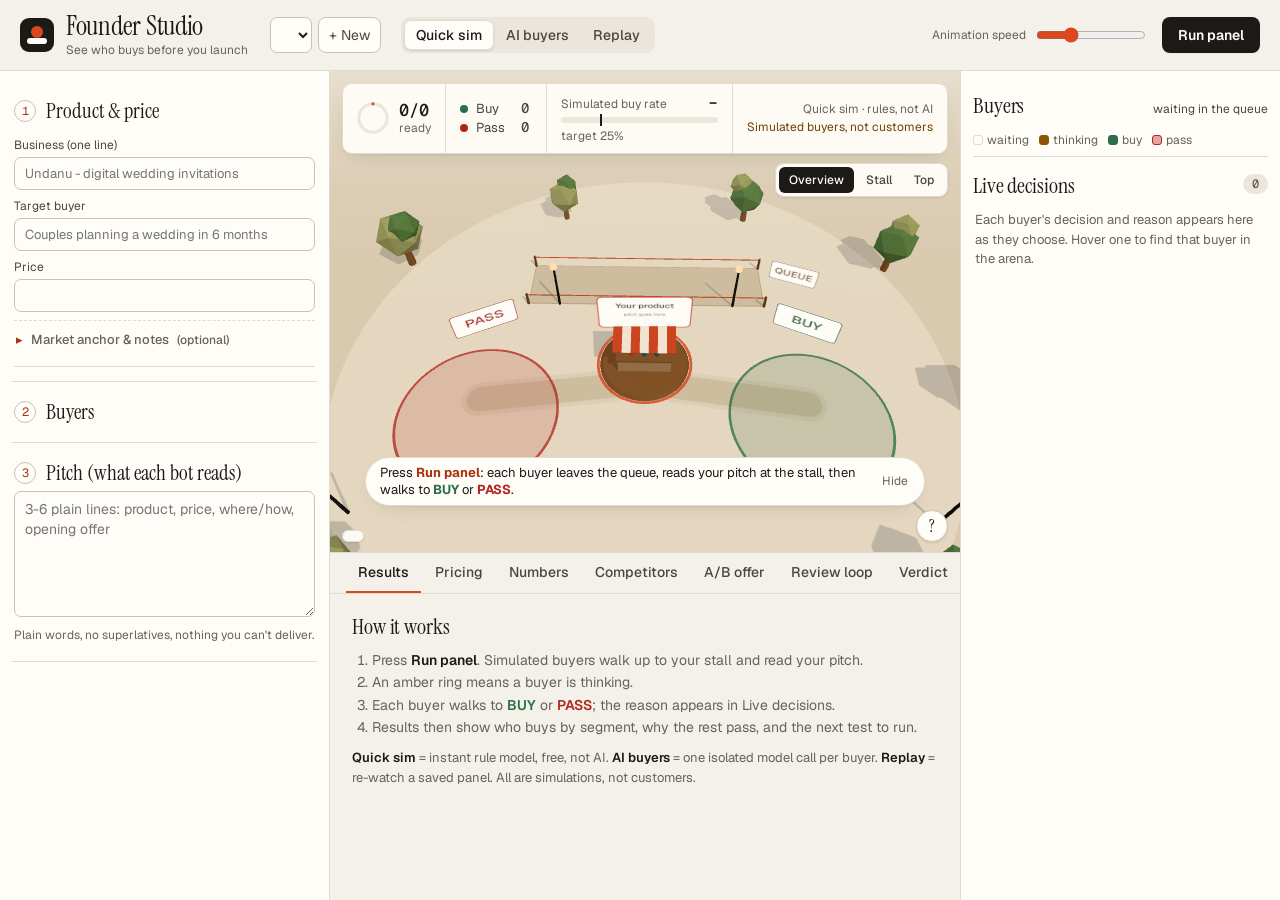
==== index.html @ 8ac78714 "Paper theme (Cairn/Jeda): warm light palette, self-hosted serif/sans/mono fonts, warmer 3D square wi" ====
<!doctype html>
<html lang="en">
<head>
  <meta charset="utf-8">
  <meta name="viewport" content="width=device-width, initial-scale=1">
  <title>Founder Studio · pre-launch simulator</title>
  <link rel="icon" href="data:image/svg+xml,%3Csvg xmlns='http://www.w3.org/2000/svg' viewBox='0 0 32 32'%3E%3Crect width='32' height='32' rx='8' fill='%231b1a17'/%3E%3Ccircle cx='16' cy='12' r='5' fill='%23d9481f'/%3E%3Crect x='7' y='21' width='18' height='5' rx='2.5' fill='%23fffdf8'/%3E%3C/svg%3E">
  <meta name="theme-color" content="#f4f1ea">
  <meta name="description" content="Founder Studio: watch simulated buyers decide on your product before you launch. Local, free, honest.">
  <link rel="stylesheet" href="styles.css">
</head>
<body>
  <header class="topbar">
    <div class="brand">
      <span class="logo" aria-hidden="true"></span>
      <div>
        <h1 class="brand-name">Founder Studio</h1>
        <small>See who buys before you launch</small>
      </div>
    </div>
    <div class="project-picker">
      <label for="projectSelect" class="sr-only">Project</label>
      <select id="projectSelect"></select>
      <button id="newProjectBtn" class="ghost" title="Start a new project">+ New</button>
      <a href="#setupPanel" class="setup-jump ghost" title="Edit product, buyers and pitch">Setup</a>
    </div>
    <div class="mode" role="radiogroup" aria-label="Simulation mode">
      <button data-mode="heuristic" class="seg active" title="Instant, offline rule model. Not AI, not evidence.">Quick sim</button>
      <button data-mode="ai" class="seg" title="Each buyer answered by an AI model, isolated, from the skill's brief.">AI buyers</button>
      <button data-mode="replay" class="seg" title="Replay a panel already saved in this project.">Replay</button>
    </div>
    <div class="run">
      <label class="speed" title="How fast buyers walk in the arena. Does not change results.">Animation speed <input id="speed" type="range" min="0.5" max="4" step="0.5" value="1.5"></label>
      <button id="skipBtn" class="ghost" hidden title="Finish this run instantly and show the results">Skip<span class="long"> to results</span></button>
      <button id="runBtn" class="primary">Run panel</button>
    </div>
  </header>

  <main class="layout">
    <aside id="setupPanel" class="setup" aria-label="Setup">
      <details id="productSection" open>
        <summary><span class="step">1</span> Product &amp; price <span id="productSummary" class="sum-note"></span></summary>
        <label>Business (one line)<input id="business" placeholder="Undanu - digital wedding invitations"></label>
        <label>Target buyer<input id="target" placeholder="Couples planning a wedding in 6 months"></label>
        <label>Price<input id="price" type="number" min="0" step="any"></label>
        <details class="more">
          <summary>Market anchor &amp; notes <em>(optional)</em></summary>
          <label>Market anchor<input id="anchor" type="number" min="0" step="any" placeholder="defaults to your price"></label>
          <p class="hint">The price buyers compare you against. Quick sim only.</p>
          <label>Idea notes<textarea id="idea" rows="3" placeholder="What it is, for whom, how it's sold"></textarea></label>
        </details>
      </details>

      <details id="buyersSection">
        <summary><span class="step">2</span> Buyers <span id="buyersSummary" class="sum-note"></span></summary>
        <div class="list-head"><span>Segments</span><button class="mini" data-add="segments">+ add</button></div>
        <div class="cols-hint" aria-hidden="true"><span>share of buyers (0-1)</span><span>income from</span><span>income to</span></div>
        <div id="segments" class="rows"></div>
        <details class="more">
          <summary>Behaviours, doubts &amp; habits <em>(optional)</em></summary>
          <div class="list-head"><span>Buying behaviours <em>(need = Quick sim weight)</em></span><button class="mini" data-add="behaviours">+ add</button></div>
          <div id="behaviours" class="rows"></div>
          <div class="list-head"><span>Objections <em>(tap = answered by pitch)</em></span><button class="mini" data-add="objections">+ add</button></div>
          <div id="objections" class="chips"></div>
          <label>Habits (one per line)<textarea id="habits" rows="3"></textarea></label>
        </details>
        <div class="row">
          <label>Panel size
            <select id="panelSize"><option>10</option><option selected>20</option><option>50</option><option>100</option></select>
          </label>
          <label>Seed<input id="seed" type="number" placeholder="random"></label>
        </div>
      </details>

      <details open>
        <summary><span class="step">3</span> Pitch (what each bot reads)</summary>
        <textarea id="pitch" rows="8" placeholder="3-6 plain lines: product, price, where/how, opening offer"></textarea>
        <p class="hint">Plain words, no superlatives, nothing you can't deliver.</p>
      </details>

      <details id="aiSection" hidden>
        <summary><span class="step">AI</span> AI buyer model</summary>
        <label>Provider
          <select id="provider">
            <option value="openai">OpenAI-compatible (OpenAI, Ollama, OpenRouter, LM Studio…)</option>
            <option value="anthropic">Anthropic</option>
          </select>
        </label>
        <label>Base URL<input id="baseUrl" placeholder="https://api.openai.com/v1  ·  http://localhost:11434/v1"></label>
        <label>Model<input id="model" placeholder="gpt-4o-mini · llama3.1 · claude-sonnet-4-5"></label>
        <label>API key<input id="apiKey" type="password" placeholder="kept in this tab only; or set OPENAI_API_KEY / ANTHROPIC_API_KEY"></label>
        <label>Buyers in parallel<input id="concurrency" type="number" min="1" max="10" value="4"></label>
        <p class="hint">Every bot gets its own isolated call with the skill's brief: no bot sees another's answer.</p>
      </details>
    </aside>

    <section class="stage">
      <div id="arena" class="arena">
        <div class="hud">
          <div class="hud-cell progress">
            <svg viewBox="0 0 36 36" class="ring" aria-hidden="true"><circle cx="18" cy="18" r="15.9" class="track"/><circle id="progressArc" cx="18" cy="18" r="15.9" class="arc"/></svg>
            <div><strong id="progressText">0/0</strong><small id="stateText">ready</small><small id="hudSource" class="hud-src"></small></div>
          </div>
          <div class="hud-cell counts">
            <div><span class="dot buy"></span><span class="k">Buy</span><strong id="buyCount">0</strong></div>
            <div><span class="dot pass"></span><span class="k">Pass</span><strong id="passCount">0</strong></div>
          </div>
          <div class="hud-cell rate">
            <div class="rate-head"><small>Simulated buy rate</small><strong id="rateText">&ndash;</strong></div>
            <div class="bar"><div id="rateFill" class="fill"></div><div id="barMark" class="mark" title="verdict bar"></div></div>
            <small id="barLabel" class="bar-label">target 25%</small>
          </div>
          <div class="hud-cell hud-note">
            <span id="modeBadge">Quick sim · rules, not AI</span>
            <span class="warn" title="Simulated buyers give an upper bound. Real customers usually buy less.">Simulated buyers, not customers</span>
          </div>
        </div>
        <div id="ticker" class="ticker" aria-live="polite" hidden></div>
        <div id="arenaHint" class="arena-hint" role="note">
          <span>Press <b>Run panel</b>: each buyer leaves the queue, reads your pitch at the stall, then walks to <b style="color:var(--buy)">BUY</b> or <b style="color:var(--pass)">PASS</b>.</span>
          <button class="hint-close" id="hintClose" aria-label="Hide this tip">Hide</button>
        </div>
        <div id="legend" class="legend"></div>
        <button id="hintOpen" class="hint-open" type="button" aria-label="How the arena works" title="How the arena works">?</button>
        <div class="view-ctl" role="group" aria-label="Camera view">
          <button type="button" data-view="overview" class="active" title="Whole square">Overview</button>
          <button type="button" data-view="stall" title="Close to the stall">Stall</button>
          <button type="button" data-view="top" title="From above">Top</button>
        </div>
        <aside id="botInspector" class="inspector" hidden aria-live="polite"></aside>
        <div id="toast" class="toast" hidden></div>
      </div>

      <nav class="tabs" role="tablist">
        <button class="tab active" data-tab="results">Results</button>
        <button class="tab" data-tab="pricing">Pricing</button>
        <button class="tab" data-tab="numbers">Numbers</button>
        <button class="tab" data-tab="competitors">Competitors</button>
        <button class="tab" data-tab="ab">A/B offer</button>
        <button class="tab" data-tab="review">Review loop</button>
        <button class="tab" data-tab="verdict">Verdict</button>
      </nav>
      <div class="panels">
        <section id="tab-results" class="panel active"><div class="empty how">
          <h3 class="how-title">How it works</h3>
          <ol>
            <li>Press <b>Run panel</b>. Simulated buyers walk up to your stall and read your pitch.</li>
            <li>An amber ring means a buyer is thinking.</li>
            <li>Each buyer walks to <b style="color:var(--buy)">BUY</b> or <b style="color:var(--pass)">PASS</b>; the reason appears in Live decisions.</li>
            <li>Results then show who buys by segment, why the rest pass, and the next test to run.</li>
          </ol>
          <p class="modes-note"><b>Quick sim</b> = instant rule model, free, not AI. <b>AI buyers</b> = one isolated model call per buyer. <b>Replay</b> = re-watch a saved panel. All are simulations, not customers.</p>
        </div></section>
        <section id="tab-pricing" class="panel"><p class="empty">Price answers appear here as bots decide (live preview), then the skill's van_westendorp.py result.</p></section>
        <section id="tab-numbers" class="panel"></section>
        <section id="tab-competitors" class="panel"></section>
        <section id="tab-ab" class="panel">
          <div class="ab-grid">
            <div>
              <h3>Offer B</h3>
              <p class="hint">Same buyers (same seed) read a different pitch. The only fair way to see if an offer change helps.</p>
              <textarea id="pitchB" rows="7" placeholder="Rewrite the pitch to answer the top pass reasons…"></textarea>
              <button id="runAbBtn" class="primary">Run B with the same buyers</button>
            </div>
            <div id="abResult"><p class="empty">Run panel A first, then B.</p></div>
          </div>
        </section>
        <section id="tab-review" class="panel">
          <div class="review-head">
            <div>
              <h3>Review loop</h3>
              <p class="hint">Five reviewer bots apply the board lenses to your pitch and the last run. An editor applies their fixes, the same buyers judge the new version, and the loop keeps a version only when more of them buy. Your pitch is only replaced if you press <b>Use as my pitch</b>.</p>
            </div>
            <div class="review-controls">
              <label>Rounds<input id="loopRounds" type="number" min="1" max="6" step="1" value="3"></label>
              <button id="loopBtn" class="primary">Start review loop</button>
              <button id="loopStopBtn" class="ghost" hidden>Stop after this step</button>
            </div>
          </div>
          <div id="reviewOut">
            <ol class="empty how">
              <li><b>Baseline:</b> the buyers read your current pitch.</li>
              <li><b>Review:</b> the Offers, Product and Monopoly lenses, a clarity check and the CFO lens walk up to the stall, read the pitch and the results, and post FIX, OK or YOUR CALL.</li>
              <li><b>Fix:</b> an editor applies the FIX items. YOUR CALL items (facts, prices) stay with you.</li>
              <li><b>Judge:</b> the same buyers (same seed) read the new version. More buyers: kept. Fewer or equal: reverted.</li>
              <li>Repeats until your target is met, the rounds run out, or two rounds bring no gain.</li>
            </ol>
          </div>
        </section>
        <section id="tab-verdict" class="panel">
          <div class="verdict-controls">
            <label>Verdict bar (min buy rate)<input id="minBuyRate" type="number" min="0.05" max="0.9" step="0.05" value="0.25"></label>
            <button id="verdictBtn" class="primary">Compute verdict with compile.py</button>
          </div>
          <div id="verdictOut"><p class="empty">The verdict only comes from the skill's script: every unit earns money, year 1 profits, break-even fits capacity, enough of the panel buys.</p></div>
        </section>
      </div>
    </section>

    <aside class="feed" aria-label="Live feed">
      <div class="roster-head"><h2>Buyers</h2><span id="rosterSummary" class="roster-sum">waiting in the queue</span></div>
      <div id="roster" class="roster" aria-label="Every buyer and their state"></div>
      <div class="roster-key" aria-hidden="true"><span class="k wait"></span>waiting <span class="k think"></span>thinking <span class="k buy"></span>buy <span class="k pass"></span>pass</div>
      <div class="feed-head"><h2>Live decisions</h2><span id="feedCount" class="pill">0</span></div>
      <ol id="feedList" class="feed-list"></ol>
      <p class="empty feed-empty">Each buyer's decision and reason appears here as they choose. Hover one to find that buyer in the arena.</p>
      <div id="botCard" class="bot-card" hidden></div>
    </aside>
  </main>

  <script type="module" src="js/app.js"></script>
</body>
</html>
---- styles.css ----
/* Fonts are self-hosted (SIL OFL, see fonts/LICENSE.md) so the app and the offline demo never wait on a CDN. */
@font-face { font-family: "Instrument Serif"; src: url("fonts/instrument-serif-normal.woff2") format("woff2"); font-weight: 400; font-style: normal; font-display: swap; }
@font-face { font-family: "Instrument Serif"; src: url("fonts/instrument-serif-italic.woff2") format("woff2"); font-weight: 400; font-style: italic; font-display: swap; }
@font-face { font-family: "Geist"; src: url("fonts/geist-normal.woff2") format("woff2"); font-weight: 100 900; font-style: normal; font-display: swap; }
@font-face { font-family: "Geist Mono"; src: url("fonts/geist-mono-normal.woff2") format("woff2"); font-weight: 400 600; font-style: normal; font-display: swap; }

/* Design tokens. Every colour in this file and in the 3D arena comes from here.
   Direction "Paper" (2026-11-08): the Cairn / Jeda family - warm paper, ink text, one burnt-orange accent
   used with intent, hairline rules, serif display type. Colour carries meaning: buy / pass / thinking / segments. */
:root {
  --bg: #f4f1ea;
  --panel: #fffdf8;
  --panel-2: #faf7f0;
  --sunken: #ebe6db;
  --line: #e1dbcf;
  --line-strong: #cbc3b3;
  --text: #1b1a17;
  --text-2: #4a463e;
  --muted: #67625a;
  --ink: #1b1a17;
  --accent: #d9481f;
  --accent-text: #a8340f;
  --on-accent: #fffdf8;
  --accent-soft: #f8e3d9;
  --buy: #2b6e47;
  --pass: #b3261e;
  --think: #8f5408;
  --buy-fg: #22593a;
  --pass-fg: #8f1d17;
  --buy-soft: #dcebe1;
  --pass-soft: #f6dedb;
  --think-bg: #f4e8cf;
  --think-fg: #6e4108;
  --overlay: rgba(255, 253, 248, 0.94);
  --hover: rgba(27, 26, 23, 0.05);
  --shadow: rgba(27, 26, 23, 0.12);
  --shadow-card: 0 1px 2px rgba(27, 26, 23, 0.06), 0 8px 24px -12px rgba(27, 26, 23, 0.18);
  --seg-1: #2f5b8c;
  --seg-2: #8a5a0d;
  --seg-3: #2a6b5d;
  --seg-4: #8a5a2b;
  --seg-5: #1f6a81;
  --seg-6: #56657b;
  --scene-bg: #f1ebdf;
  --scene-floor: #e9e1d2;
  --scene-plaza: #f6f1e6;
  --scene-path: #ddd2bf;
  --scene-grid: #ddd5c6;
  --scene-grid-minor: #e6dfd2;
  --scene-stall: #b9946a;
  --scene-stall-top: #8a5a2b;
  --scene-awning: #fffdf8;
  --scene-leaf: #5f8a4a;
  --scene-trunk: #8a5a2b;
  --scene-label-bg: rgba(255, 253, 248, 0.97);
  --scene-label-fg: #1b1a17;
  --scene-label-sub: #67625a;
  --scene-sky: #fff6e6;
  --scene-ground: #c9b99d;
  --font-ui: "Geist", ui-sans-serif, system-ui, -apple-system, "Segoe UI", Roboto, sans-serif;
  --font-display: "Instrument Serif", "Iowan Old Style", Georgia, serif;
  --font-mono: "Geist Mono", ui-monospace, "Cascadia Code", Consolas, monospace;
  --radius: 8px;
  font-family: var(--font-ui);
  font-variant-numeric: tabular-nums;
  color-scheme: light;
}
h1, h2, h3, .brand-name { font-family: var(--font-display); font-weight: 400; letter-spacing: -0.005em; }
* { box-sizing: border-box; }
html, body { margin: 0; height: 100%; background: var(--bg); color: var(--text); }
body { display: flex; flex-direction: column; overflow: hidden; font-size: 14px; }
button, input, select, textarea { font: inherit; color: inherit; }
.sr-only { position: absolute; width: 1px; height: 1px; overflow: hidden; clip: rect(0 0 0 0); }

.topbar {
  display: flex; align-items: center; gap: 18px; padding: 10px 18px;
  background: var(--panel); border-bottom: 1px solid var(--line);
}
.brand { display: flex; align-items: center; gap: 10px; min-width: 230px; }
.brand small { display: block; color: var(--muted); font-size: 12px; }
.logo {
  width: 30px; height: 30px; border-radius: 9px;
  background: var(--accent);
  box-shadow: none;
}
.project-picker { display: flex; gap: 6px; }
select, input, textarea {
  background: var(--panel-2); border: 1px solid var(--line); border-radius: 10px; padding: 7px 10px; outline: none;
}
select:focus, input:focus, textarea:focus { border-color: var(--accent); box-shadow: 0 0 0 3px var(--accent-soft); }
textarea { width: 100%; resize: vertical; line-height: 1.45; }
.mode { display: flex; background: var(--panel-2); border: 1px solid var(--line); border-radius: 12px; padding: 3px; }
.seg { background: none; border: 0; padding: 6px 12px; border-radius: 9px; color: var(--muted); cursor: pointer; }
.seg.active { background: var(--panel-2); color: var(--text); box-shadow: inset 0 0 0 1px var(--line-strong); }
.run { margin-left: auto; display: flex; align-items: center; gap: 14px; }
.speed { color: var(--muted); display: flex; align-items: center; gap: 8px; font-size: 12px; }
.primary {
  background: var(--accent); border: 0; color: var(--on-accent); font-weight: 600;
  padding: 9px 16px; border-radius: 11px; cursor: pointer; box-shadow: 0 1px 2px var(--shadow);
}
.primary:disabled { opacity: 0.5; cursor: progress; }
.ghost, .mini { background: none; border: 1px solid var(--line); border-radius: 10px; padding: 6px 10px; cursor: pointer; color: var(--muted); }
.mini { padding: 2px 8px; font-size: 12px; }
.ghost:hover, .mini:hover { color: var(--text); border-color: var(--accent); }

.layout { flex: 1; display: grid; grid-template-columns: 330px 1fr 320px; min-height: 0; }
.setup, .feed { background: var(--panel); border-right: 1px solid var(--line); overflow-y: auto; padding: 10px 12px 30px; }
.feed { border-right: 0; border-left: 1px solid var(--line); display: flex; flex-direction: column; }
details { border-bottom: 1px solid var(--line); padding: 8px 2px 12px; }
summary { cursor: pointer; font-weight: 650; padding: 6px 0; list-style: none; display: flex; align-items: center; gap: 8px; }
summary::-webkit-details-marker { display: none; }
.step {
  display: inline-grid; place-items: center; min-width: 22px; height: 22px; border-radius: 7px; font-size: 12px;
  background: var(--panel-2); color: var(--accent-text);
}
label { display: flex; flex-direction: column; gap: 4px; color: var(--muted); font-size: 12px; margin: 8px 0; }
label input, label select, label textarea { color: var(--text); font-size: 13px; }
.row { display: grid; grid-template-columns: 1fr 1fr; gap: 8px; }
.hint { color: var(--muted); font-size: 12px; margin: 6px 0; }
.list-head { display: flex; justify-content: space-between; align-items: center; margin-top: 10px; color: var(--muted); font-size: 12px; }
.list-head em { font-style: normal; opacity: 0.7; }
.rows { display: flex; flex-direction: column; gap: 6px; margin-top: 6px; }
.item { display: grid; gap: 4px; background: var(--panel-2); border: 1px solid var(--line); border-radius: 10px; padding: 6px; position: relative; }
.item input { padding: 5px 8px; font-size: 12px; }
.item .grid3 { display: grid; grid-template-columns: 1fr 1fr 1fr; gap: 4px; }
.item .del { position: absolute; top: 4px; right: 4px; border: 0; background: none; color: var(--muted); cursor: pointer; }
.item .swatch { width: 10px; height: 10px; border-radius: 50%; display: inline-block; margin-right: 6px; }
.need { display: flex; align-items: center; gap: 6px; font-size: 12px; color: var(--muted); }
.need input { flex: 1; padding: 0; }
.chips { display: flex; flex-wrap: wrap; gap: 6px; margin-top: 6px; }
.chip {
  border: 1px solid var(--line); background: var(--panel-2); border-radius: 999px; padding: 5px 10px; font-size: 12px; cursor: pointer;
  display: inline-flex; gap: 6px; align-items: center; max-width: 100%;
}
.chip.on { border-color: var(--buy); background: color-mix(in srgb, var(--buy) 10%, transparent); }
.chip .x { opacity: 0.5; }
.chip input { background: none; border: 0; padding: 0; width: 220px; font-size: 12px; }

.stage { display: grid; grid-template-rows: minmax(300px, 58%) auto 1fr; min-height: 0; min-width: 0; }
.arena { position: relative; overflow: hidden; background: var(--scene-bg); }
.arena canvas { width: 100%; height: 100%; display: block; cursor: grab; }
.hud { position: absolute; top: 12px; left: 12px; display: flex; gap: 8px; pointer-events: none; }
.hud-card {
  background: var(--overlay); border: 1px solid var(--line); border-radius: 12px; padding: 8px 12px;
  display: flex; align-items: center; gap: 10px;
}
.hud-card small { display: block; color: var(--muted); font-size: 12px; }
.hud-card strong { font-size: 18px; }
.ring { width: 38px; height: 38px; transform: rotate(-90deg); }
.ring .track { fill: none; stroke: var(--panel-2); stroke-width: 3.5; }
.ring .arc { fill: none; stroke: var(--accent); stroke-width: 3.5; stroke-linecap: round; stroke-dasharray: 0 100; transition: stroke-dasharray 0.3s; }
.counts { flex-direction: column; align-items: flex-start; gap: 2px; }
.counts strong { font-size: 15px; margin-right: 3px; }
.dot { width: 9px; height: 9px; border-radius: 50%; display: inline-block; margin-right: 6px; }
.dot.buy { background: var(--buy); }
.dot.pass { background: var(--pass); }
.rate { flex-direction: column; align-items: stretch; min-width: 150px; }
.bar { position: relative; height: 7px; background: var(--panel-2); border-radius: 99px; margin-top: 4px; }
.bar .fill { height: 100%; width: 0; border-radius: 99px; background: var(--accent); transition: width 0.4s; }
.bar .mark { position: absolute; top: -4px; width: 2px; height: 15px; background: var(--text); left: 25%; }
.badges { position: absolute; top: 12px; right: 12px; display: flex; flex-direction: column; gap: 6px; align-items: flex-end; }
.badge { background: var(--overlay); border: 1px solid var(--line); border-radius: 99px; padding: 4px 10px; font-size: 12px; color: var(--muted); }
.badge.warn { border-color: color-mix(in srgb, var(--think) 33%, transparent); color: var(--think-fg); }
.legend { position: absolute; bottom: 10px; left: 12px; display: flex; gap: 10px; flex-wrap: wrap; font-size: 12px; color: var(--muted); }
.legend span { background: var(--overlay); padding: 3px 8px; border-radius: 99px; border: 1px solid var(--line); }
.toast {
  position: absolute; bottom: 14px; left: 50%; transform: translateX(-50%); background: var(--panel-2); border: 1px solid var(--accent);
  padding: 8px 14px; border-radius: 10px; font-size: 13px; max-width: 70%;
}
.toast.error { border-color: var(--pass); }
.bot-labels { position: absolute; inset: 0; pointer-events: none; }
.bot-label {
  position: absolute; left: 0; top: 0; pointer-events: auto; cursor: pointer; white-space: nowrap;
  background: var(--overlay); border: 1px solid var(--line); border-radius: 8px; padding: 2px 7px; font-size: 12px; color: var(--text);
}
.bot-label[data-state="thinking"] { border-color: var(--think); }
.bot-label[data-state="thinking"]::after { content: " …"; color: var(--think); }
.bot-label[data-state="buy"] { border-color: var(--buy); color: var(--buy-fg); }
.bot-label[data-state="pass"] { border-color: var(--pass); color: var(--pass-fg); }
.bot-label.selected { box-shadow: 0 0 0 2px var(--accent); z-index: 2; }
.bot-label:hover { z-index: 3; }
/* Keep the setup column inside its 330px track. */
.setup input, .setup select, .setup textarea { width: 100%; min-width: 0; box-sizing: border-box; }
.row > *, .item .grid3 > *, .item > div { min-width: 0; }
.item .namerow { display: flex; align-items: center; padding-right: 18px; }

.tabs { display: flex; gap: 2px; padding: 0 12px; background: var(--panel); border-top: 1px solid var(--line); border-bottom: 1px solid var(--line); }
.tab { background: none; border: 0; padding: 10px 14px; color: var(--muted); cursor: pointer; border-bottom: 2px solid transparent; }
.tab.active { color: var(--text); border-bottom-color: var(--accent); }
.panels { overflow-y: auto; min-height: 0; background: var(--bg); }
.panel { display: none; padding: 14px 18px 30px; }
.panel.active { display: block; }
.empty { color: var(--muted); }
h3 { margin: 6px 0 10px; font-size: 15px; }
.cards { display: grid; grid-template-columns: repeat(auto-fit, minmax(180px, 1fr)); gap: 10px; margin-bottom: 14px; }
.card { background: var(--panel); border: 1px solid var(--line); border-radius: var(--radius); padding: 12px; }
.card small { color: var(--muted); display: block; font-size: 12px; text-transform: uppercase; letter-spacing: 0.04em; }
.card strong { font-size: 22px; display: block; margin-top: 4px; }
.card .sub { color: var(--muted); font-size: 12px; }
.two { display: grid; grid-template-columns: 1fr 1fr; gap: 14px; }
.bars { display: flex; flex-direction: column; gap: 7px; }
.barrow { display: grid; grid-template-columns: 170px 1fr 60px; gap: 8px; align-items: center; font-size: 12px; }
.barrow .track { background: var(--panel-2); border-radius: 99px; height: 9px; overflow: hidden; }
.barrow .val { height: 100%; background: var(--accent); }
.barrow .lab { overflow: hidden; text-overflow: ellipsis; white-space: nowrap; color: var(--muted); }
.quotes li { margin: 6px 0; color: var(--text-2); }
.quotes li b { color: var(--text); }
.verified { color: var(--buy); font-size: 12px; }
.preview { color: var(--think); font-size: 12px; }
table { border-collapse: collapse; width: 100%; font-size: 12.5px; }
th, td { border-bottom: 1px solid var(--line); padding: 6px 8px; text-align: left; vertical-align: top; }
th { color: var(--muted); font-weight: 600; }
td input { width: 100%; padding: 4px 6px; font-size: 12px; }
.md h1, .md h2 { font-size: 16px; margin: 14px 0 6px; }
.md h3 { font-size: 14px; }
.md p, .md li { color: var(--text-2); line-height: 1.5; }
.md code { background: var(--panel-2); padding: 1px 5px; border-radius: 5px; }
.md a { color: var(--accent-text); }
.ab-grid { display: grid; grid-template-columns: 1fr 1fr; gap: 18px; }
.verdict-controls { display: flex; gap: 12px; align-items: flex-end; margin-bottom: 10px; }
.check-line { padding: 6px 10px; border-radius: 8px; margin: 4px 0; background: var(--panel); border: 1px solid var(--line); }
.check-line.ok { border-color: color-mix(in srgb, var(--buy) 40%, transparent); }
.check-line.no { border-color: color-mix(in srgb, var(--pass) 40%, transparent); }
.verdict-big { font-size: 26px; font-weight: 800; margin: 8px 0; }
.verdict-big.good { color: var(--buy); }
.verdict-big.bad { color: var(--think); }
.form-grid { display: grid; grid-template-columns: repeat(auto-fit, minmax(150px, 1fr)); gap: 8px; }
.ramp { display: grid; grid-template-columns: repeat(12, 1fr); gap: 4px; }
.ramp input { padding: 4px; font-size: 12px; text-align: center; }

.feed-head { display: flex; align-items: center; justify-content: space-between; }
.feed-head h2 { font-size: 14px; margin: 8px 0; }
.pill { background: var(--panel-2); color: var(--accent-text); padding: 2px 9px; border-radius: 99px; font-size: 12px; }
.feed-list { list-style: none; padding: 0; margin: 0; display: flex; flex-direction: column; gap: 6px; overflow-y: auto; flex: 1; }
.feed-list li {
  background: var(--panel-2); border: 1px solid var(--line); border-radius: 11px; padding: 8px 10px; cursor: pointer;
  animation: pop 0.35s ease;
}
.feed-list li:hover { border-color: var(--accent); }
.feed-list .who { display: flex; justify-content: space-between; align-items: center; font-size: 12px; }
.feed-list .why { color: var(--text-2); font-size: 12px; margin-top: 4px; line-height: 1.4; }
.tag { font-size: 12px; padding: 2px 7px; border-radius: 99px; font-weight: 700; }
.tag.buy { background: color-mix(in srgb, var(--buy) 14%, transparent); color: var(--buy); }
.tag.pass { background: color-mix(in srgb, var(--pass) 14%, transparent); color: var(--pass); }
.tag.think { background: color-mix(in srgb, var(--think) 14%, transparent); color: var(--think); }
@keyframes pop { from { transform: translateY(-6px); opacity: 0; } to { transform: none; opacity: 1; } }
.bot-card { margin-top: 10px; background: var(--panel-2); border: 1px solid var(--accent); border-radius: var(--radius); padding: 12px; font-size: 12.5px; }
.bot-card h4 { margin: 0 0 6px; font-size: 14px; }
.bot-card dl { display: grid; grid-template-columns: 90px 1fr; gap: 4px 8px; margin: 8px 0 0; }
.bot-card dt { color: var(--muted); }
.bot-card dd { margin: 0; }
@media (max-width: 1200px) { .layout { grid-template-columns: 290px 1fr; } .feed { display: none; } }

/* ---- /refine round 1 ---- */
.brand-name { font-size: 15px; font-weight: 700; margin: 0; line-height: 1.2; }
/* First-run hint over the empty arena. */
.arena-hint {
  position: absolute; left: 50%; top: 58%; transform: translate(-50%, -50%); max-width: 420px; text-align: center;
  background: var(--overlay); border: 1px solid var(--line); border-radius: 14px; padding: 14px 18px; pointer-events: none;
  color: var(--text); font-size: 14px; line-height: 1.5; box-shadow: 0 8px 24px var(--shadow);
}
.arena-hint b { color: var(--accent-text); }
.arena-hint ol { text-align: left; margin: 8px 0 0; padding-left: 20px; color: var(--muted); }
.arena-hint[hidden] { display: none; }
/* Phone and small tablet: one column, comfortable tap targets. */
@media (max-width: 760px) {
  .topbar { flex-wrap: wrap; gap: 8px; padding: 10px 12px; height: auto; }
  .brand { min-width: 0; flex: 1 1 100%; }
  .project-picker, .mode, .run { flex: 1 1 100%; }
  .mode { display: flex; }
  .mode .seg { flex: 1; }
  .run { display: flex; justify-content: space-between; align-items: center; gap: 10px; }
  .layout { display: flex; flex-direction: column; height: auto; overflow: visible; }
  body { height: auto; overflow: auto; }
  .setup, .feed { border-right: 0; border-bottom: 1px solid var(--line); overflow: visible; }
  .feed { display: block; order: 3; }
  .stage { order: 2; min-height: 0; grid-template-rows: 420px auto auto; }
  .hud { flex-wrap: wrap; }
  .barrow { grid-template-columns: 110px 1fr 44px; }
  .two, .ab-grid { grid-template-columns: 1fr; }
  button, select, input:not([type="range"]), .seg, .tab, summary { min-height: 44px; }
  input[type="range"] { min-height: 32px; }
  .item .del { min-width: 44px; min-height: 44px; top: 0; right: 0; }
  .chip { min-height: 44px; }
  .arena-hint { top: 62%; width: calc(100% - 32px); font-size: 13px; }
}
/* ---- /refine round 1b: phone overflow ---- */
@media (max-width: 760px) {
  .layout > * { width: 100%; max-width: 100vw; min-width: 0; }
  .stage, .arena, .panels { max-width: 100vw; overflow-x: hidden; }
  .tabs { overflow-x: auto; flex-wrap: nowrap; scrollbar-width: none; }
  .tabs .tab { flex: 0 0 auto; }
  .legend { right: 12px; }
  .badges { left: 12px; right: 12px; justify-content: flex-end; flex-wrap: wrap; }
  .arena-hint { max-width: calc(100vw - 32px); }
}
/* ---- /refine round 1c: labels, source line, next test ---- */
.cols-hint { display: grid; grid-template-columns: 1fr 1fr 1fr; gap: 4px; padding: 0 7px; margin-top: 4px; color: var(--muted); font-size: 12px; }
.source-line { margin: 0 0 10px; color: var(--muted); font-size: 12px; }
.next-test {
  display: flex; align-items: center; gap: 12px; flex-wrap: wrap; margin: 0 0 14px; padding: 12px 14px;
  border: 1px solid var(--accent-soft); border-radius: 12px; background: var(--accent-soft);
}
.next-test strong { color: var(--accent-text); }
.next-test span { flex: 1 1 260px; }
/* ---- /refine round 1d: on phones show the live arena first, then setup, then the feed ---- */
@media (max-width: 760px) {
  .stage { order: 1; }
  .setup { order: 2; }
  .feed { order: 3; }
}
/* ---- /refine round 2: hint out of the stall's way, phone badges on their own row ---- */
.arena-hint { top: auto; bottom: 46px; transform: translateX(-50%); max-width: 380px; font-size: 13px; padding: 12px 34px 12px 16px; pointer-events: auto; }
.hint-close {
  position: absolute; top: 4px; right: 4px; width: 32px; height: 32px; border: 0; border-radius: 8px;
  background: none; color: var(--muted); font-size: 18px; cursor: pointer;
}
.hint-close:hover { color: var(--text); background: var(--hover); }
@media (max-width: 760px) {
  .badges { position: static; margin: 0 12px; padding-top: 8px; justify-content: flex-start; }
  .arena-hint { bottom: 40px; width: calc(100% - 24px); max-width: none; }
  .arena-hint ol { padding-left: 18px; }
}

/* ---- /refine round 2b: compact tip pill; steps live in the empty Results panel; phone arena in flow ---- */
.arena-hint {
  display: flex; align-items: center; gap: 8px; top: auto; bottom: 46px; left: 50%; transform: translateX(-50%);
  max-width: min(560px, calc(100% - 24px)); width: max-content; padding: 6px 6px 6px 14px; border-radius: 99px;
  text-align: left; font-size: 13px; line-height: 1.35; box-shadow: 0 4px 12px var(--shadow);
}
.arena-hint[hidden] { display: none; }
.hint-close { position: static; flex: 0 0 auto; width: 28px; height: 28px; }
.empty.how ol { margin: 8px 0 0; padding-left: 20px; line-height: 1.6; }
.empty.how li b, .empty.how .modes-note b { font-weight: 600; color: var(--text); }
@media (max-width: 760px) {
  .stage { grid-template-rows: auto auto auto; }
  .arena { display: flex; flex-direction: column; height: auto; }
  .arena .hud { position: static; order: 1; padding: 12px 12px 0; }
  .arena .badges { position: static; order: 2; flex-direction: row; margin: 0; padding: 8px 12px 0; }
  .arena .arena-hint { position: static; order: 3; transform: none; margin: 8px 12px 0; width: auto; max-width: none; border-radius: 12px; }
  .arena canvas { order: 4; flex: 0 0 auto; height: 340px; }
  .arena .legend { position: static; order: 5; padding: 0 12px 12px; }
  .hint-close { width: 44px; height: 44px; min-width: 44px; }
  .arena .hud { display: grid; grid-template-columns: auto auto minmax(0, 1fr); }
  .arena .hud .rate { min-width: 0; }
  .arena canvas { height: 300px; }
}
.hud, .badges { z-index: 3; }
.bot-labels { z-index: 2; }

/* ---- /hone round 5: tidy piles, live ticker, results headline, collapsed advanced setup ---- */
.ticker {
  position: absolute; bottom: 44px; left: 50%; transform: translateX(-50%); z-index: 3; width: max-content; max-width: min(620px, calc(100% - 24px));
  display: flex; align-items: center; gap: 8px; flex-wrap: wrap;
  background: var(--overlay); border: 1px solid var(--line); border-radius: 12px; padding: 8px 12px; font-size: 13px; line-height: 1.4;
}
.ticker[hidden] { display: none; }
.ticker > span:not(.dot) { flex: 1 1 200px; min-width: 0; }
.ticker.good { border-color: var(--buy); }
.ticker.bad { border-color: var(--pass); }
.ticker button { padding: 6px 12px; color: var(--text); }
.buy-text { color: var(--buy); }
.pass-text { color: var(--pass); }
.hud-card .bar-label { margin-top: 4px; font-size: 12px; color: var(--muted); }
.headline {
  display: flex; flex-wrap: wrap; align-items: baseline; gap: 6px 12px; margin: 0 0 10px;
  padding: 12px 14px; border-radius: 12px; border: 1px solid var(--line); background: var(--overlay);
}
.headline strong { font-size: 22px; }
.headline span { color: var(--muted); }
.headline.good { border-color: var(--buy); }
.headline.good strong { color: var(--buy); }
.headline.bad { border-color: var(--pass); }
.headline.bad strong { color: var(--pass-fg); }
.feed-list .who .dot { width: 8px; height: 8px; }
details.more { margin: 6px 0 2px; border-top: 1px dashed var(--line); padding-top: 4px; }
details.more > summary { font-weight: 500; font-size: 13px; color: var(--muted); }
details.more > summary::before { content: "\25B8"; color: var(--accent-text); }
details.more[open] > summary::before { content: "\25BE"; }
details.more > summary em { font-style: normal; font-size: 12px; }
#skipBtn { color: var(--text); }
@media (max-width: 760px) {
  .arena .ticker { position: static; order: 3; transform: none; width: auto; margin: 8px 12px 0; max-width: none; }
  #skipBtn { flex: 1 1 auto; min-height: 44px; }
}

/* ---- /hone round 6: badges never collide with the HUD, compact phone run row ---- */
@media (min-width: 761px) {
  .badges { max-width: 200px; }
  .badges .badge { white-space: normal; text-align: right; line-height: 1.3; }
}
@media (max-width: 760px) {
  #skipBtn .long { display: none; }
  #runBtn { white-space: nowrap; }
}

/* ---- /hone round 7: thinking labels stand out, reopenable hint, modes explained ---- */
.bot-label[data-state="thinking"] { background: var(--think-bg); color: var(--think-fg); font-weight: 600; }
.modes-note { margin: 10px 0 0; color: var(--muted); font-size: 13px; line-height: 1.5; }
.modes-note b { color: var(--text); }
.hint-open {
  position: absolute; right: 12px; bottom: 10px; z-index: 3; width: 32px; height: 32px; border-radius: 50%;
  border: 1px solid var(--line); background: var(--overlay); color: var(--text); font-weight: 700; cursor: pointer;
}
.hint-open:hover { border-color: var(--accent); }
@media (max-width: 760px) {
  .arena .hint-open { position: absolute; top: auto; bottom: 52px; right: 12px; width: 44px; height: 44px; }
}

/* ---- /hone round 10: collapsed buyers summary, phone legend overlays the arena ---- */
.sum-note { margin-left: 8px; font-size: 12px; font-weight: 400; color: var(--muted); }
details[open] > summary .sum-note { display: none; }
@media (max-width: 760px) {
  .arena .legend {
    position: absolute; order: initial; left: 8px; right: 60px; bottom: 8px; padding: 0;
    gap: 6px; font-size: 12px; z-index: 2; pointer-events: none;
  }
  .arena .legend span { background: var(--overlay); padding: 2px 7px; }
  .arena .hint-open { bottom: 8px; right: 8px; }
}

/* ---- /hone round 11: phone shortcut to the setup form ---- */
.setup-jump { display: none; }
@media (max-width: 760px) {
  .setup-jump {
    display: inline-flex; align-items: center; min-height: 44px; padding: 0 14px; border-radius: 11px;
    border: 1px solid var(--line); color: var(--text); text-decoration: none; font-size: 14px;
  }
  #setupPanel { scroll-margin-top: 12px; }
}

/* ---- design pass: CSS tick replaces the old check/circle glyphs ---- */
.tick {
  display: inline-block; width: 14px; height: 14px; border-radius: 4px; vertical-align: -2px;
  border: 1.5px solid var(--line-strong); background: var(--panel);
}
.tick.on { background: var(--accent); border-color: var(--accent); box-shadow: inset 0 0 0 2px var(--panel); }
.check-line.ok::before, .check-line.no::before {
  content: ""; display: inline-block; width: 8px; height: 8px; border-radius: 2px; margin-right: 8px;
}
.check-line.ok::before { background: var(--buy); }
.check-line.no::before { background: var(--pass); }

/* ---- open items: per-bot identity, linked feed, compact phone layout ---- */
.bot-label .ini { display: none; }
.bot-label.compact:not(:hover) .ini { display: inline; }
.bot-label.compact:not(:hover) .nm { display: none; }
.bot-label.compact:not(:hover) {
  min-width: 24px; padding: 0 4px; border-radius: 6px; text-align: center;
  font-size: 12px; font-weight: 600; line-height: 16px;
}
.bot-label.compact[data-state="buy"]:not(:hover) { background: color-mix(in srgb, var(--buy) 24%, var(--panel)); }
.bot-label.compact[data-state="pass"]:not(:hover) { background: color-mix(in srgb, var(--pass) 18%, var(--panel)); }
.feed-list li.selected { border-color: var(--accent); background: var(--panel); }
@media (max-width: 760px) {
  /* Header: brand + Run on one row, project row, mode row. */
  .brand { order: 0; flex: 1 1 0; }
  .brand small { display: none; }
  .run { order: 1; flex: 0 0 auto; }
  .project-picker { order: 2; }
  .mode { order: 3; }
  .speed { display: none; }
  /* Arena, then the live feed, then results, then setup. */
  .stage { display: contents; }
  .arena { order: 1; }
  .feed { order: 2; display: flex; max-height: 300px; overflow: hidden; padding: 6px 12px 10px; }
  .feed-list { overflow-y: auto; min-height: 0; }
  .tabs { order: 3; }
  .panels { order: 4; }
  .setup { order: 5; }
  .arena .hud { gap: 6px; }
  .arena .hud-card { padding: 6px 10px; }
  .arena .ring { width: 30px; height: 30px; }
  .arena .badges { flex-wrap: wrap; gap: 4px; }
  .arena canvas { height: 260px; }
}
.feed-empty { font-size: 13px; line-height: 1.5; margin: 4px 2px; }
.feed-list:not(:empty) ~ .feed-empty { display: none; }
.logo { display: inline-grid; place-items: center; }


/* r16: HUD provenance line and a pitch box that grows with its text */
.hud-card .hud-src { margin-top: 2px; font-size: 12px; color: var(--muted); white-space: nowrap; }
#pitch { field-sizing: content; min-height: 9em; max-height: 22em; }

/* r18: honesty badges on one row; phone tab strip hints that it scrolls */
.arena .badge { white-space: nowrap; }
@media (max-width: 760px) {
  .tabs { -webkit-mask-image: linear-gradient(90deg, #000 85%, transparent); mask-image: linear-gradient(90deg, #000 85%, transparent); }
}

/* r19: newest decision row matches the named bot in the arena */
.feed-list li.latest { border-color: var(--accent); box-shadow: inset 3px 0 0 var(--accent); }

/* ---------- review loop ---------- */
.review-head { display: flex; gap: 10px 18px; align-items: flex-end; justify-content: space-between; flex-wrap: wrap; margin-bottom: 12px; }
.review-head > div:first-child { flex: 1 1 360px; }
.review-head h3 { margin: 0 0 4px; }
.review-controls { display: flex; gap: 8px; align-items: flex-end; flex-wrap: wrap; }
.review-controls label { display: flex; flex-direction: column; gap: 4px; font-size: 12px; color: var(--muted); }
.review-controls input { width: 72px; }
.loop-status {
  display: flex; flex-wrap: wrap; gap: 6px 14px; align-items: baseline;
  padding: 12px 14px; border: 1px solid var(--line-strong); border-radius: var(--radius); background: var(--panel); margin-bottom: 8px;
}
.loop-status strong { font-size: 17px; }
.loop-status span { color: var(--muted); }
.loop-status.good { border-color: var(--buy); }
.loop-status.good strong { color: var(--buy-fg); }
.loop-status.bad { border-color: var(--pass); }
.loop-grid { display: grid; grid-template-columns: 1fr; gap: 14px; margin-top: 6px; }
.reviewer-board { list-style: none; margin: 0; padding: 0; display: grid; gap: 8px; grid-template-columns: repeat(auto-fill, minmax(190px, 1fr)); }
.reviewer-board li { border: 1px solid var(--line); border-radius: 8px; padding: 8px 10px; background: var(--panel); }
.reviewer-board li.live { border-color: var(--think); }
.rv-head { display: flex; justify-content: space-between; align-items: center; gap: 8px; margin-bottom: 3px; }
.rv-note { color: var(--text-2); font-size: 12.5px; line-height: 1.45; }
.tag.review.fix { background: var(--accent-soft); color: var(--accent-text); }
.tag.review.ok { background: color-mix(in srgb, var(--buy) 14%, transparent); color: var(--buy); }
.tag.review.you { background: var(--hover); color: var(--text-2); }
.tag.idle { background: var(--hover); color: var(--muted); font-weight: 600; }
.loop-table td, .loop-table th { padding: 6px 8px; border-bottom: 1px solid var(--line); text-align: left; vertical-align: top; }
.loop-table th { color: var(--muted); font-weight: 600; white-space: nowrap; }
.loop-table td:nth-child(-n+4) { white-space: nowrap; }
.loop-table td.changes { width: 100%; }
.loop-table tr.dropped td { color: var(--muted); }
.loop-table tr.best td:first-child { box-shadow: inset 3px 0 0 var(--accent); font-weight: 700; }
.loop-table td.changes { font-size: 12px; color: var(--text-2); }
.best-pitch { margin-top: 14px; border: 1px solid var(--line-strong); border-radius: var(--radius); padding: 12px 14px; background: var(--panel); }
.best-head { display: flex; justify-content: space-between; align-items: center; gap: 10px; flex-wrap: wrap; }
.best-head h3 { margin: 0; }
.best-pitch pre { white-space: pre-wrap; font-family: var(--font-ui); font-size: 13.5px; line-height: 1.55; margin: 10px 0 4px; color: var(--text); }
mark.slot { background: var(--think-bg); color: var(--think-fg); border-radius: 4px; padding: 0 3px; }
.your-calls { margin-top: 12px; }
.your-calls ul { margin: 4px 0 0; padding-left: 18px; color: var(--text-2); }
.next-actions { display: inline-flex; gap: 8px; flex-wrap: wrap; }
.feed-list li.reviewer { border-left: 3px solid var(--accent); }
.dot.review-dot { background: var(--accent); }
.bot-label.reviewer { border-color: var(--accent); color: var(--accent-text); font-weight: 600; }
.bot-label.reviewer[data-state="fix"] { background: color-mix(in srgb, var(--accent) 22%, var(--panel)); color: var(--text); }
.bot-label.reviewer[data-state="ok"] { border-color: var(--buy); color: var(--buy-fg); }
.bot-label.reviewer[data-state="you"] { border-color: var(--line-strong); color: var(--text-2); }
@media (max-width: 600px) {
  .loop-table th:nth-child(3), .loop-table td:nth-child(3) { display: none; }
  .loop-table td, .loop-table th { padding: 6px 5px; }
}

/* ===============================================================
   s5: calm professional pass. One stats strip instead of three cards and
   two floating badges, a quieter legend, flat feed rows, tidy setup
   headers and an inline speed control. Later rules win on purpose.
   ====================================================================== */

/* Stats strip across the top of the arena */
.arena .hud {
  top: 12px; left: 12px; right: 12px; z-index: 3;
  display: grid; grid-template-columns: auto auto minmax(140px, 1fr) auto;
  gap: 0; padding: 0; pointer-events: none;
  background: var(--overlay); border: 1px solid var(--line); border-radius: 10px;
}
.hud-cell { display: flex; align-items: center; gap: 10px; padding: 8px 14px; min-width: 0; }
.hud-cell + .hud-cell { border-left: 1px solid var(--line); }
.hud-cell small { display: block; color: var(--muted); font-size: 12px; line-height: 1.35; }
.hud-cell strong { font-size: 17px; font-variant-numeric: tabular-nums; line-height: 1.2; }
.hud-cell.progress strong { display: block; }
.arena .hud .ring { width: 32px; height: 32px; flex: 0 0 auto; }
.hud-cell.counts { flex-direction: column; align-items: stretch; justify-content: center; gap: 2px; }
.hud-cell.counts > div {
  display: grid; grid-template-columns: 8px auto 1fr; align-items: center; column-gap: 8px;
  font-size: 13px; color: var(--text-2);
}
.hud-cell.counts .dot { width: 8px; height: 8px; margin: 0; }
.hud-cell.counts strong { font-size: 14px; text-align: right; min-width: 2ch; }
.hud-cell.rate { flex-direction: column; align-items: stretch; justify-content: center; gap: 5px; }
.rate-head { display: flex; align-items: baseline; justify-content: space-between; gap: 12px; }
.hud-cell .bar { margin-top: 0; height: 6px; }
.hud-cell .bar .mark { top: -3px; height: 12px; }
.hud-cell .bar-label { margin: 0; }
.hud-note {
  flex-direction: column; align-items: flex-end; justify-content: center; gap: 2px;
  font-size: 12px; line-height: 1.35; color: var(--muted); text-align: right; max-width: 190px;
}
.hud-note .warn { color: var(--think-fg); }
.hud-src { display: none; }

/* Legend: one quiet strip, no pill per segment */
.arena .legend {
  gap: 4px 14px; padding: 5px 10px;
  background: var(--overlay); border: 1px solid var(--line); border-radius: 8px;
  color: var(--text-2);
}
.arena .legend > span { background: none; border: 0; padding: 0; display: inline-flex; align-items: center; }
.arena .legend .dot { width: 8px; height: 8px; }

/* Header: speed control on one line */
.speed { flex-direction: row; margin: 0; white-space: nowrap; }
.speed input { width: 110px; padding: 0; border: 0; background: none; accent-color: var(--accent); }

/* Setup steps: summary note sits under the title instead of squeezing it */
.setup > details > summary {
  display: grid; grid-template-columns: 22px minmax(0, 1fr); column-gap: 10px; row-gap: 2px; align-items: center;
}
.setup > details > summary .sum-note { grid-column: 2; margin-left: 0; line-height: 1.35; }
.setup > details > summary .sum-note:empty { display: none; }

/* Live decisions: flat rows with dividers, decision as a coloured word */
.feed-list { gap: 0; }
.feed-list li {
  background: none; border: 0; border-bottom: 1px solid var(--line); border-radius: 0;
  padding: 10px 6px 10px 10px;
}
.feed-list li:hover, .feed-list li.selected { background: var(--panel-2); border-color: var(--line); }
.feed-list li.latest { border-color: var(--line); box-shadow: inset 2px 0 0 var(--accent); }
.feed-list .who b { color: var(--text); font-weight: 600; }
.feed-list .who > span:first-child { color: var(--muted); }
.feed-list .tag { background: none; padding: 0; letter-spacing: 0.04em; }
.feed-list .why { color: var(--text-2); }

/* Tip close button is a word, not a glyph */
.hint-close { width: auto; min-width: 0; padding: 0 10px; font-size: 12px; }

@media (max-width: 760px) {
  .arena .hud {
    position: static; order: 1; margin: 12px 12px 0;
    grid-template-columns: auto auto minmax(0, 1fr);
  }
  .arena .hud-cell { padding: 8px 10px; }
  .arena .hud .hud-note {
    grid-column: 1 / -1; border-left: 0; border-top: 1px solid var(--line);
    flex-direction: row; justify-content: space-between; align-items: center;
    max-width: none; text-align: left; padding: 6px 10px;
  }
  .arena .legend { position: static; order: 5; margin: 8px 12px 12px; width: fit-content; max-width: calc(100% - 24px); }
  .hint-close { width: auto; height: 44px; min-width: 44px; padding: 0 12px; }
}

/* s5 round 2: no duplicate source line, rate label on one line, one-line honesty note, empty feed text at the top */
.hud-cell .hud-src { display: none; }
.arena .hud { grid-template-columns: auto auto minmax(170px, 1fr) auto; }
.rate-head small { white-space: nowrap; }
.rate-head strong { flex: 0 0 auto; }
.hud-note { max-width: none; white-space: nowrap; }
.feed-list:empty { flex: 0 0 auto; }
@media (max-width: 760px) {
  .arena .hud { grid-template-columns: auto auto minmax(0, 1fr); }
  .rate-head small { white-space: normal; }
  .arena .hud .hud-note { white-space: normal; }
}

@media (max-width: 760px) {
  /* keep the legend clear of the round help button */
  .arena .legend { max-width: calc(100% - 84px); }
}
/* ---- roster: one chip per buyer, ring = segment, fill = state ---- */
.roster-head { display: flex; align-items: baseline; justify-content: space-between; gap: 8px; }
.roster-head h2 { font-size: 14px; margin: 8px 0 6px; }
.roster-sum { font-size: 12px; color: var(--text-2); font-variant-numeric: tabular-nums; }
.roster { display: grid; grid-template-columns: repeat(auto-fill, minmax(26px, 1fr)); gap: 4px; margin-bottom: 6px; }
.roster.dense { grid-template-columns: repeat(auto-fill, minmax(14px, 1fr)); }
.rchip {
  height: 26px; border-radius: 7px; display: grid; place-items: center; cursor: pointer;
  font-size: 12px; font-weight: 600; line-height: 1; color: var(--muted);
  background: var(--panel-2); border: 1px solid var(--line);
  box-shadow: inset 0 -3px 0 var(--seg); transition: background .2s, color .2s, border-color .2s;
}
.roster.dense .rchip { height: 14px; font-size: 0; border-radius: 4px; box-shadow: inset 0 -2px 0 var(--seg); }
.rchip[data-state="think"] { border-color: var(--think); color: var(--think-fg, var(--think)); background: var(--think-bg); }
.rchip[data-state="buy"] { border-color: var(--buy); color: #fff; background: var(--buy); }
.rchip[data-state="pass"] { border-color: color-mix(in srgb, var(--pass) 55%, var(--line)); color: var(--pass-fg); background: color-mix(in srgb, var(--pass) 16%, var(--panel)); }
.rchip:hover, .rchip.selected { outline: 2px solid var(--accent); outline-offset: 1px; }
.roster-key { display: flex; flex-wrap: wrap; align-items: center; gap: 4px 10px; font-size: 12px; color: var(--muted); margin-bottom: 4px; padding-bottom: 8px; border-bottom: 1px solid var(--line); }
.roster-key .k { display: inline-block; width: 10px; height: 10px; border-radius: 3px; margin-right: -6px; border: 1px solid var(--line); }
.roster-key .k.wait { background: transparent; }
.roster-key .k.think { background: var(--think); border-color: var(--think); }
.roster-key .k.buy { background: var(--buy); border-color: var(--buy); }
.roster-key .k.pass { background: color-mix(in srgb, var(--pass) 40%, var(--panel)); border-color: var(--pass); }
.feed-list li.hover { border-color: var(--accent); }
@media (max-width: 760px) {
  .roster { grid-template-columns: repeat(10, minmax(0, 1fr)); }
  .rchip { height: 28px; }
}

/* Idle feed: the explainer sits under its heading instead of at the bottom of the column. */
.feed-list:empty { flex: 0 0 auto; }
@media (max-width: 760px) {
  /* The mode badge already names the source; give the buy-rate card the room. */
  .arena .hud-card .hud-src { display: none; }
}

/* =====================================================================
   Paper (2026-11-08): the Cairn / Jeda family. Warm paper, ink type,
   serif display headings, hairline rules, one accent. Later rules win.
   ===================================================================== */
body { background: var(--bg); color: var(--text); font-size: 14px; -webkit-font-smoothing: antialiased; }
::selection { background: var(--accent-soft); }
a { color: var(--accent-text); }

/* Header */
.topbar { background: var(--bg); border-bottom: 1px solid var(--line); padding: 12px 20px; gap: 20px; }
.brand { gap: 12px; }
.brand-name { font-family: var(--font-display); font-size: 27px; font-weight: 400; line-height: 1; letter-spacing: -0.01em; }
.brand small { color: var(--muted); font-size: 12px; margin-top: 3px; }
.logo { position: relative; width: 34px; height: 34px; border-radius: 9px; background: var(--ink); }
.logo::before {
  content: ""; position: absolute; left: 50%; top: 8px; width: 12px; height: 12px; margin-left: -6px;
  border-radius: 50%; background: var(--accent);
}
.logo::after {
  content: ""; position: absolute; left: 7px; right: 7px; bottom: 8px; height: 6px; border-radius: 3px; background: var(--panel);
}
.mode { background: var(--sunken); border: 0; border-radius: 9px; padding: 3px; }
.seg { color: var(--text-2); border-radius: 7px; padding: 6px 12px; font-weight: 500; }
.seg:hover { color: var(--text); }
.seg.active { background: var(--panel); color: var(--text); box-shadow: 0 1px 2px var(--shadow), inset 0 0 0 1px var(--line); }

/* Buttons and fields */
.primary {
  background: var(--ink); color: var(--on-accent); border-radius: 8px; padding: 9px 16px; font-weight: 600;
  box-shadow: 0 1px 0 rgba(27, 26, 23, 0.04);
}
.primary:hover:not(:disabled) { background: #33302a; }
.ghost, .mini { border: 1px solid var(--line-strong); border-radius: 8px; color: var(--text-2); background: var(--panel); }
.ghost:hover, .mini:hover { color: var(--text); border-color: var(--ink); }
select, input, textarea { background: var(--panel); border: 1px solid var(--line-strong); border-radius: 7px; color: var(--text); }
select:focus, input:focus, textarea:focus { border-color: var(--accent); box-shadow: 0 0 0 3px var(--accent-soft); }
button:focus-visible, a:focus-visible, summary:focus-visible { outline: 2px solid var(--accent); outline-offset: 2px; }
.speed input { accent-color: var(--accent); }

/* Columns */
.setup, .feed { background: var(--panel); }
.setup { border-right: 1px solid var(--line); }
.feed { border-left: 1px solid var(--line); }
details { border-bottom: 1px solid var(--line); }
.setup > details > summary { font-family: var(--font-display); font-size: 21px; font-weight: 400; color: var(--text); padding: 8px 0 4px; }
.setup > details > summary .sum-note { font-family: var(--font-ui); font-size: 12px; color: var(--muted); }
.step {
  background: none; border: 1px solid var(--line-strong); color: var(--accent-text); border-radius: 50%;
  font-family: var(--font-mono); font-size: 12px; min-width: 22px; height: 22px;
}
details.more > summary { font-family: var(--font-ui); }
label { color: var(--text-2); }
.item { background: var(--panel-2); border: 1px solid var(--line); }
.chip { background: var(--panel); border-color: var(--line-strong); }
.chip.on { background: var(--buy-soft); border-color: var(--buy); }
.roster-head h2, .feed-head h2 { font-family: var(--font-display); font-size: 22px; font-weight: 400; margin: 10px 0 6px; }
.pill { background: var(--sunken); color: var(--text-2); font-family: var(--font-mono); }

/* Arena chrome */
.arena { background: var(--scene-bg); }
.arena .hud { background: var(--overlay); border: 1px solid var(--line); box-shadow: var(--shadow-card); border-radius: 10px; }
.hud-cell strong, .hud-cell.counts strong, .rate-head strong { font-family: var(--font-mono); font-weight: 500; }
.bar { background: var(--sunken); }
.ring .track { stroke: var(--sunken); }
.arena .legend { background: var(--overlay); border-color: var(--line); box-shadow: 0 1px 2px var(--shadow); }
.arena-hint, .ticker, .toast { background: var(--panel); border-color: var(--line); box-shadow: var(--shadow-card); }
.hint-open { background: var(--panel); border-color: var(--line-strong); box-shadow: 0 1px 2px var(--shadow); font-family: var(--font-display); font-size: 18px; font-weight: 400; }
.bot-label { background: var(--panel); border-color: var(--line-strong); box-shadow: 0 1px 2px var(--shadow); border-radius: 6px; }
.bot-label.selected { box-shadow: 0 0 0 2px var(--accent), 0 4px 12px var(--shadow); }

/* Camera views */
.view-ctl {
  position: absolute; right: 52px; bottom: 10px; z-index: 3; display: flex; gap: 2px; padding: 3px;
  background: var(--overlay); border: 1px solid var(--line); border-radius: 9px; box-shadow: 0 1px 2px var(--shadow);
}
.view-ctl button {
  border: 0; background: none; border-radius: 6px; padding: 5px 10px; font-size: 12px; font-weight: 500;
  color: var(--text-2); cursor: pointer; min-height: 26px;
}
.view-ctl button:hover { color: var(--text); background: var(--hover); }
.view-ctl button.active { background: var(--ink); color: var(--on-accent); }
.arena canvas.hovering { cursor: pointer; }
.arena canvas:active { cursor: grabbing; }

/* Buyer inspector (click a buyer in the arena) */
.inspector {
  position: absolute; z-index: 4; right: 12px; top: 84px; width: 272px; max-width: calc(100% - 24px);
  background: var(--panel); border: 1px solid var(--line); border-radius: 10px; box-shadow: var(--shadow-card);
  padding: 12px 14px 12px; font-size: 13px; color: var(--text-2);
}
.inspector[hidden] { display: none; }
.inspector .ins-head { display: flex; align-items: center; gap: 8px; }
.inspector .ins-swatch { width: 10px; height: 10px; border-radius: 50%; flex: 0 0 auto; }
.inspector h4 { margin: 0; flex: 1; font-family: var(--font-display); font-size: 22px; font-weight: 400; color: var(--text); line-height: 1.1; }
.inspector .ins-close { border: 0; background: none; color: var(--muted); cursor: pointer; font-size: 12px; padding: 4px 6px; border-radius: 6px; }
.inspector .ins-close:hover { background: var(--hover); color: var(--text); }
.inspector .ins-sub { margin: 4px 0 8px; color: var(--muted); font-size: 12px; }
.inspector .ins-state { display: inline-block; font-size: 12px; font-weight: 600; letter-spacing: 0.04em; padding: 2px 8px; border-radius: 99px; }
.inspector .ins-state.buy { background: var(--buy-soft); color: var(--buy-fg); }
.inspector .ins-state.pass { background: var(--pass-soft); color: var(--pass-fg); }
.inspector .ins-state.thinking { background: var(--think-bg); color: var(--think-fg); }
.inspector .ins-state.walking, .inspector .ins-state.queued { background: var(--sunken); color: var(--text-2); }
.inspector .ins-why { margin: 8px 0 0; line-height: 1.45; color: var(--text); }
.inspector .ins-flip { margin: 6px 0 0; font-size: 12px; color: var(--muted); }

/* Tabs and result panels */
.tabs { background: var(--bg); border-color: var(--line); padding: 0 16px; }
.tab { color: var(--text-2); font-weight: 500; }
.tab:hover { color: var(--text); }
.tab.active { color: var(--text); border-bottom-color: var(--accent); }
.panels { background: var(--bg); }
.panel { padding: 18px 22px 32px; }
h3 { font-family: var(--font-display); font-size: 23px; font-weight: 400; margin: 6px 0 10px; }
.card { background: var(--panel); border-color: var(--line); box-shadow: 0 1px 0 rgba(27, 26, 23, 0.04); }
.card strong { font-family: var(--font-display); font-weight: 400; font-size: 30px; line-height: 1.05; }
.card small { color: var(--muted); }
.headline { background: var(--panel); box-shadow: 0 1px 0 rgba(27, 26, 23, 0.04); }
.headline strong { font-family: var(--font-display); font-weight: 400; font-size: 32px; }
.verdict-big { font-family: var(--font-display); font-weight: 400; font-size: 38px; }
.barrow .track { background: var(--sunken); }
.empty.how .how-title { margin: 0; font-family: var(--font-display); font-size: 22px; font-weight: 400; color: var(--text); }
.bot-card { background: var(--panel); border-color: var(--line-strong); }
.bot-card h4 { font-family: var(--font-display); font-size: 21px; font-weight: 400; }
.check-line { background: var(--panel); }
.md code, code { font-family: var(--font-mono); background: var(--sunken); }

@media (max-width: 760px) {
  .topbar { padding: 10px 12px; }
  .brand-name { font-size: 24px; }
  .view-ctl { position: static; order: 5; margin: 8px 12px 0; align-self: flex-start; }
  .view-ctl button { min-height: 36px; padding: 6px 12px; }
  .inspector { position: absolute; top: auto; bottom: 12px; left: 12px; right: 12px; width: auto; }
}

/* Desktop arena footer: legend on the left wraps before it can reach the camera buttons on the right. */
@media (min-width: 761px) {
  .legend { right: auto; max-width: calc(100% - 70px); }
  /* Camera buttons sit top-right under the stats strip, clear of the legend and the decision ticker. */
  .view-ctl { top: 92px; bottom: auto; right: 12px; }
}
/* Tabs stay on one line; the strip scrolls sideways instead of wrapping labels. */
.tabs { overflow-x: auto; flex-wrap: nowrap; scrollbar-width: none; }
.tab { flex: 0 0 auto; white-space: nowrap; padding: 10px 12px; }

/* Overlay text never swallows clicks meant for a buyer in the arena. */
.legend { pointer-events: none; }
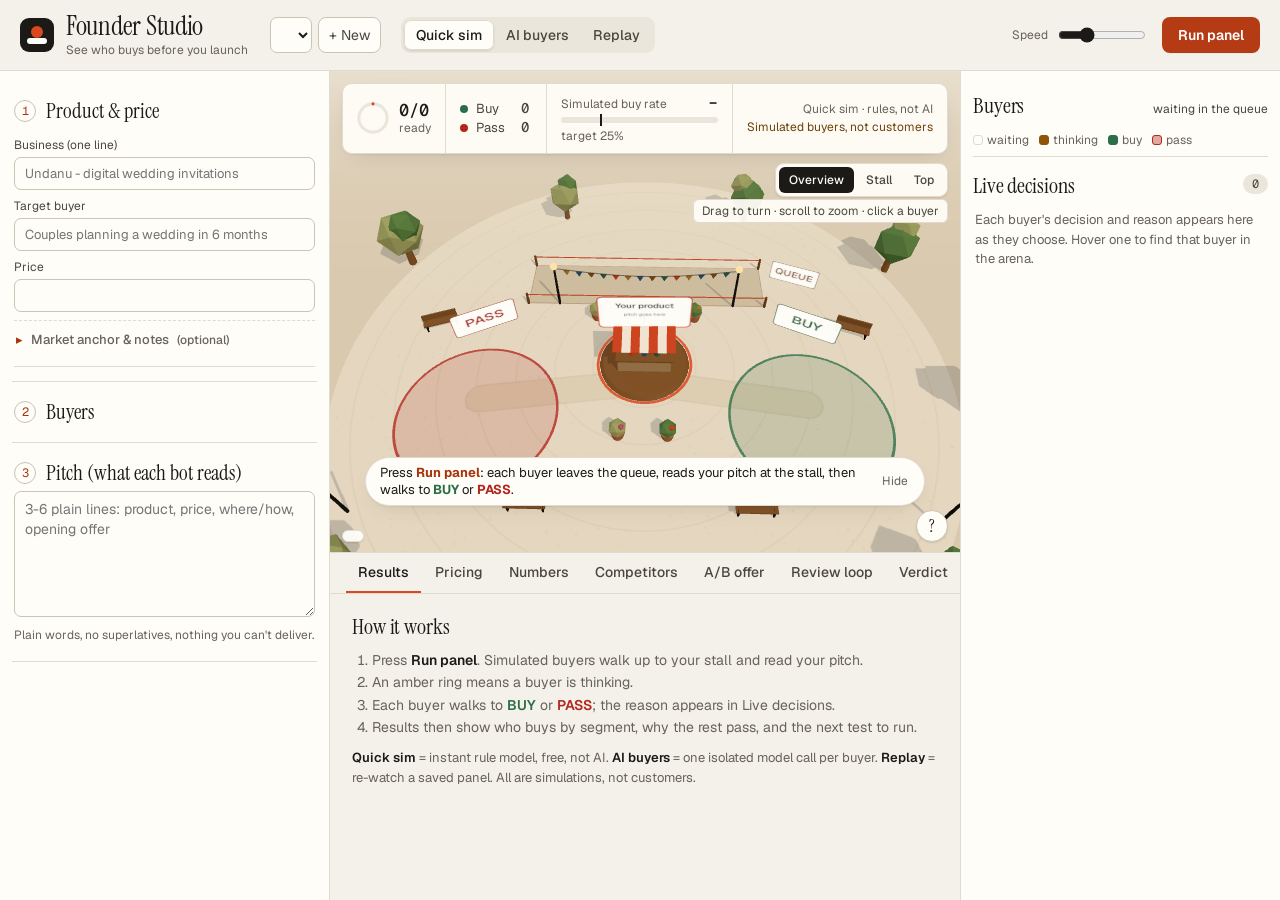
==== commit 2ab09bac: "Paper theme round 2-3: named roster chips, interaction hint, burnt-orange primary only, paving + ben" ====
--- a/index.html
+++ b/index.html
@@ -30,7 +30,7 @@
       <button data-mode="replay" class="seg" title="Replay a panel already saved in this project.">Replay</button>
     </div>
     <div class="run">
-      <label class="speed" title="How fast buyers walk in the arena. Does not change results.">Animation speed <input id="speed" type="range" min="0.5" max="4" step="0.5" value="1.5"></label>
+      <label class="speed" title="How fast buyers walk in the arena. Does not change results.">Speed <input id="speed" type="range" min="0.5" max="4" step="0.5" value="1.5"></label>
       <button id="skipBtn" class="ghost" hidden title="Finish this run instantly and show the results">Skip<span class="long"> to results</span></button>
       <button id="runBtn" class="primary">Run panel</button>
     </div>
@@ -127,6 +127,7 @@
           <button type="button" data-view="stall" title="Close to the stall">Stall</button>
           <button type="button" data-view="top" title="From above">Top</button>
         </div>
+        <p class="orbit-hint" aria-hidden="true">Drag to turn · scroll to zoom · click a buyer</p>
         <aside id="botInspector" class="inspector" hidden aria-live="polite"></aside>
         <div id="toast" class="toast" hidden></div>
       </div>
--- a/styles.css
+++ b/styles.css
@@ -832,3 +832,29 @@
 
 /* Overlay text never swallows clicks meant for a buyer in the arena. */
 .legend { pointer-events: none; }
+
+/* Round 2: named roster chips read at a glance; the dense layout (40+ buyers) keeps colour tiles. */
+.roster:not(.dense) { display: flex; flex-wrap: wrap; gap: 4px; }
+.roster:not(.dense) .rchip { padding: 0 8px; height: 24px; font-size: 12px; font-weight: 500; }
+/* Interaction hint: one quiet line that tells people the square is touchable. */
+.orbit-hint {
+  position: absolute; top: 128px; right: 12px; z-index: 3; margin: 0; pointer-events: none;
+  font-size: 12px; color: var(--text-2); background: var(--overlay); border: 1px solid var(--line);
+  border-radius: 6px; padding: 3px 8px;
+}
+/* The one burnt-orange element is the primary action (shade darkened for AA on white text). */
+:root { --accent-strong: #b53b15; }
+.primary { background: var(--accent-strong); color: #fff; }
+.primary:hover:not(:disabled) { background: #9a3211; }
+.speed input { width: 88px; }
+@media (max-width: 760px) {
+  .orbit-hint { position: static; order: 6; margin: 6px 12px 0; align-self: flex-start; }
+  .bot-label { font-size: 13px; }
+}
+.speed input { accent-color: var(--ink); }
+
+/* Inspector sits top-left on desktop so the camera buttons and hint on the right stay usable. */
+@media (min-width: 761px) {
+  .inspector { right: auto; left: 12px; top: 92px; }
+}
+.inspector .ins-kicker { margin: 0 0 4px; font-size: 12px; color: var(--muted); letter-spacing: 0.02em; }
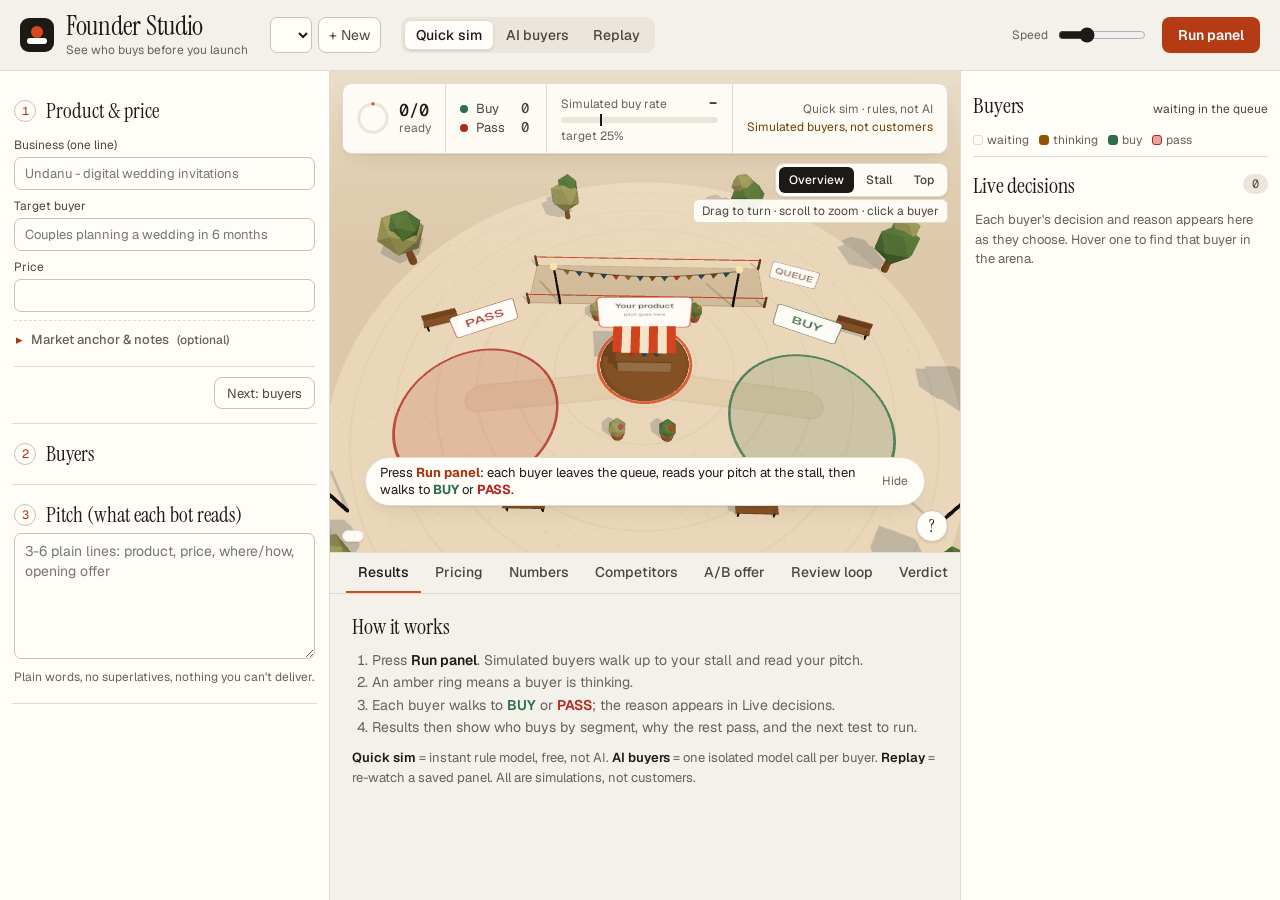
==== commit c9133d47: "v2-r5: phone latest-decision line under the square with jump to all buyers, inspector below the squa" ====
--- a/index.html
+++ b/index.html
@@ -49,6 +49,7 @@
           <p class="hint">The price buyers compare you against. Quick sim only.</p>
           <label>Idea notes<textarea id="idea" rows="3" placeholder="What it is, for whom, how it's sold"></textarea></label>
         </details>
+        <button type="button" class="ghost step-next" data-next="buyersSection">Next: buyers</button>
       </details>
 
       <details id="buyersSection">
@@ -70,9 +71,10 @@
           </label>
           <label>Seed<input id="seed" type="number" placeholder="random"></label>
         </div>
-      </details>
-
-      <details open>
+        <button type="button" class="ghost step-next" data-next="pitchSection">Next: pitch</button>
+      </details>
+
+      <details id="pitchSection" open>
         <summary><span class="step">3</span> Pitch (what each bot reads)</summary>
         <textarea id="pitch" rows="8" placeholder="3-6 plain lines: product, price, where/how, opening offer"></textarea>
         <p class="hint">Plain words, no superlatives, nothing you can't deliver.</p>
--- a/styles.css
+++ b/styles.css
@@ -858,3 +858,45 @@
   .inspector { right: auto; left: 12px; top: 92px; }
 }
 .inspector .ins-kicker { margin: 0 0 4px; font-size: 12px; color: var(--muted); letter-spacing: 0.02em; }
+
+/* Phone: the square gets more height, and its controls collapse into one row under it
+   (camera views left, help right) with the segment legend on a single line below. */
+@media (max-width: 760px) {
+  .arena { flex-flow: row wrap; align-items: center; }
+  .arena .hud, .arena .badges, .arena .ticker, .arena .arena-hint, .arena canvas, .arena .legend {
+    flex: 1 1 100%; box-sizing: border-box; min-width: 0;
+  }
+  .arena canvas { height: 330px; }
+  .view-ctl { order: 5; margin: 8px 0 0 12px; align-self: center; }
+  .arena .hint-open { position: static; order: 6; margin: 8px 12px 0 auto; align-self: center; }
+  .orbit-hint { display: none; }
+  .arena .legend {
+    position: static; order: 7; display: flex; flex-wrap: wrap; gap: 4px 12px;
+    margin: 0; padding: 8px 12px 12px; border: 0; background: none; box-shadow: none; font-size: 12px;
+    max-width: none;
+  }
+  .arena .legend span { background: none; padding: 0; white-space: nowrap; }
+}
+
+/* Roster chips switch state instantly: a fading background under already-white text read as unreadable mid-change. */
+.rchip { transition: outline-color .15s; }
+
+/* Round v2-r5 (phone): the latest decision sits directly under the square, with a jump to the
+   full roster and decision list; the buyer inspector opens below the square instead of over it. */
+.ticker-jump { display: none; }
+@media (max-width: 760px) {
+  .arena .hud, .arena .badges { order: 1; }
+  .arena .arena-hint { order: 2; }
+  .arena canvas { order: 3; }
+  .arena .ticker, .arena .inspector { order: 4; }
+  .arena .ticker { margin: 8px 12px 0; }
+  .ticker .ticker-jump { display: inline-flex; flex: 0 0 auto; min-height: 36px; align-items: center; font-size: 12px; padding: 6px 10px; }
+  .arena .inspector {
+    position: static; flex: 1 1 100%; box-sizing: border-box; width: auto; max-width: none;
+    margin: 8px 12px 0; max-height: none; box-shadow: var(--shadow-card);
+  }
+  .bot-label { font-size: 14px; padding: 3px 8px; }
+}
+
+/* Guided setup: a quiet "Next" at the foot of each step. */
+.setup .step-next { display: block; margin: 10px 0 2px auto; font-size: 13px; padding: 6px 12px; min-height: 32px; }
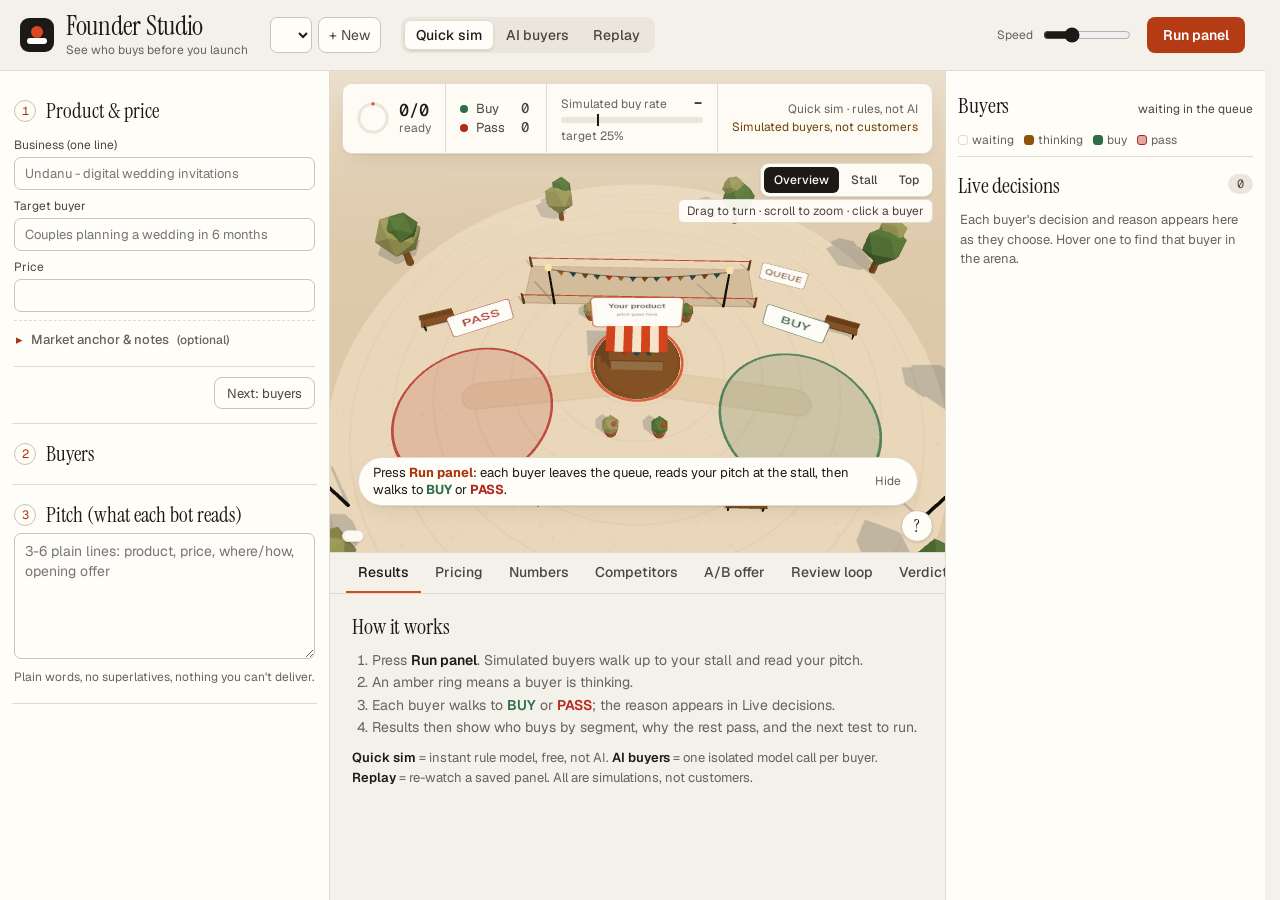
==== commit 0daf7154: "v2-r6: phone buyer-state strip under the square, pitch step collapses to a one-line preview, scrollb" ====
--- a/index.html
+++ b/index.html
@@ -75,7 +75,7 @@
       </details>
 
       <details id="pitchSection" open>
-        <summary><span class="step">3</span> Pitch (what each bot reads)</summary>
+        <summary><span class="step">3</span> Pitch (what each bot reads) <span id="pitchSummary" class="sum-note"></span></summary>
         <textarea id="pitch" rows="8" placeholder="3-6 plain lines: product, price, where/how, opening offer"></textarea>
         <p class="hint">Plain words, no superlatives, nothing you can't deliver.</p>
       </details>
@@ -118,6 +118,7 @@
           </div>
         </div>
         <div id="ticker" class="ticker" aria-live="polite" hidden></div>
+        <button id="miniRoster" class="mini-roster" type="button" hidden aria-label="Every buyer's state; open the full list"></button>
         <div id="arenaHint" class="arena-hint" role="note">
           <span>Press <b>Run panel</b>: each buyer leaves the queue, reads your pitch at the stall, then walks to <b style="color:var(--buy)">BUY</b> or <b style="color:var(--pass)">PASS</b>.</span>
           <button class="hint-close" id="hintClose" aria-label="Hide this tip">Hide</button>
--- a/styles.css
+++ b/styles.css
@@ -900,3 +900,23 @@
 
 /* Guided setup: a quiet "Next" at the foot of each step. */
 .setup .step-next { display: block; margin: 10px 0 2px auto; font-size: 13px; padding: 6px 12px; min-height: 32px; }
+
+/* Phone buyer strip: one dot per buyer in its state colour, with the tally beside it. */
+.mini-roster { display: none; }
+@media (max-width: 760px) {
+  .arena .mini-roster:not([hidden]) {
+    order: 4; flex: 1 1 100%; box-sizing: border-box; display: flex; align-items: center; gap: 10px;
+    margin: 8px 12px 0; padding: 8px 10px; min-height: 40px; border: 1px solid var(--line); border-radius: 10px;
+    background: var(--panel); color: var(--text-2); font: inherit; font-size: 12px; text-align: left; cursor: pointer;
+  }
+  .mini-roster .mini-dots { display: flex; flex-wrap: wrap; gap: 3px; flex: 1 1 auto; min-width: 0; }
+  .mini-roster i { width: 9px; height: 9px; border-radius: 3px; border: 1px solid var(--line-strong); background: transparent; }
+  .mini-roster i[data-state="think"] { background: var(--think); border-color: var(--think); }
+  .mini-roster i[data-state="buy"] { background: var(--buy); border-color: var(--buy); }
+  .mini-roster i[data-state="pass"] { background: color-mix(in srgb, var(--pass) 40%, var(--panel)); border-color: var(--pass); }
+  .mini-roster .mini-text { flex: 0 0 auto; font-variant-numeric: tabular-nums; }
+}
+
+/* Reserve the scrollbar's space so a page that hovers at the scroll threshold cannot make the
+   arena's ResizeObserver and the scrollbar toggle each other every frame. */
+html { scrollbar-gutter: stable; }
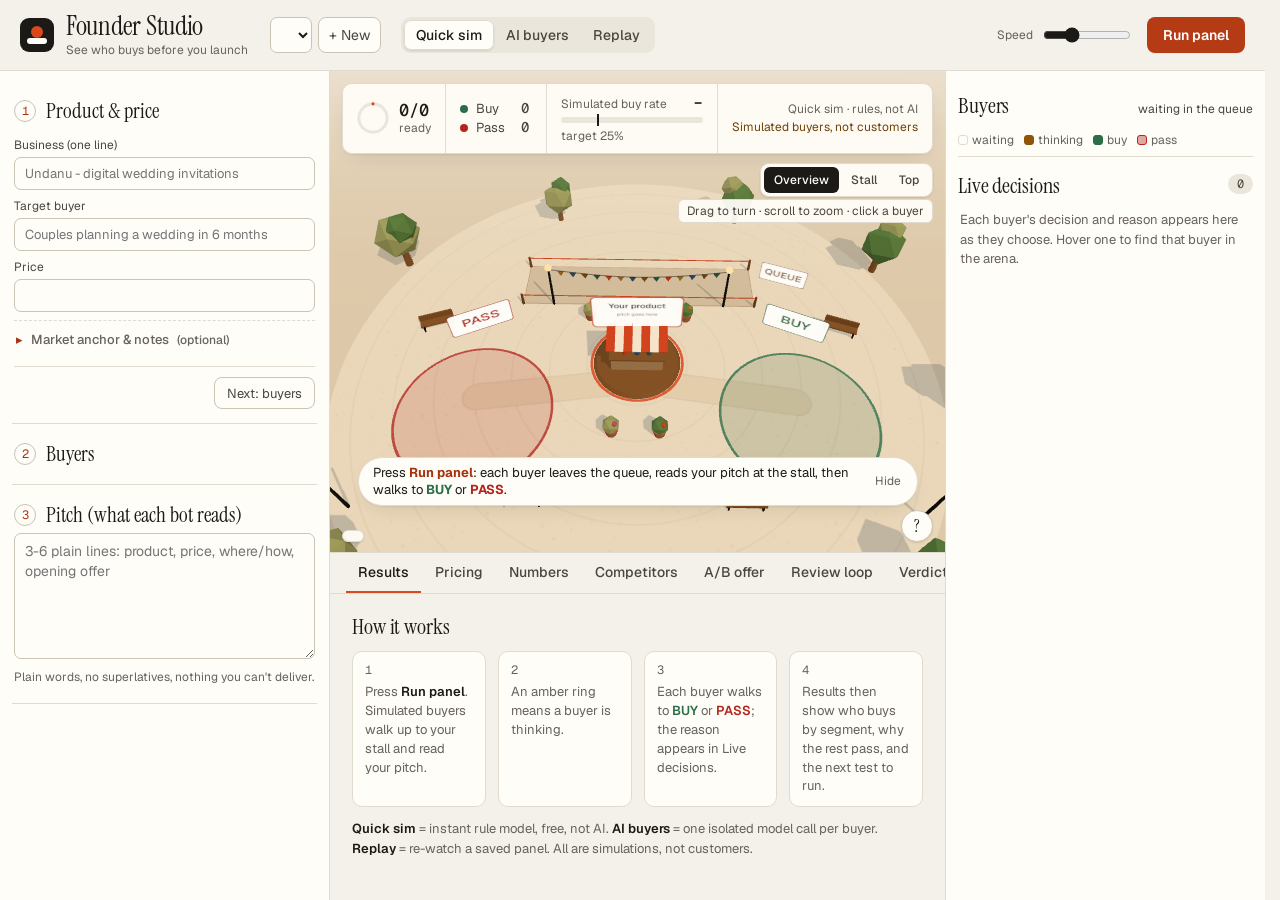
==== commit 3a9030bf: "v2-r8: phone buyer strip dots are tappable and inspect that buyer, walking is its own roster state, " ====
--- a/index.html
+++ b/index.html
@@ -118,7 +118,7 @@
           </div>
         </div>
         <div id="ticker" class="ticker" aria-live="polite" hidden></div>
-        <button id="miniRoster" class="mini-roster" type="button" hidden aria-label="Every buyer's state; open the full list"></button>
+        <div id="miniRoster" class="mini-roster" role="group" hidden aria-label="Every buyer's state. Tap a dot to inspect that buyer."></div>
         <div id="arenaHint" class="arena-hint" role="note">
           <span>Press <b>Run panel</b>: each buyer leaves the queue, reads your pitch at the stall, then walks to <b style="color:var(--buy)">BUY</b> or <b style="color:var(--pass)">PASS</b>.</span>
           <button class="hint-close" id="hintClose" aria-label="Hide this tip">Hide</button>
--- a/styles.css
+++ b/styles.css
@@ -920,3 +920,72 @@
 /* Reserve the scrollbar's space so a page that hovers at the scroll threshold cannot make the
    arena's ResizeObserver and the scrollbar toggle each other every frame. */
 html { scrollbar-gutter: stable; }
+
+/* Round v2-r7 */
+/* Thinking reads as a pulsing amber dot, not a trailing ellipsis that looked like a truncated name. */
+.bot-label[data-state="thinking"]::after { content: none; }
+.bot-label[data-state="thinking"]::before {
+  content: ""; display: inline-block; width: 7px; height: 7px; margin-right: 6px; border-radius: 50%;
+  background: var(--think); vertical-align: 1px; animation: think-pulse 1.1s ease-in-out infinite;
+}
+@keyframes think-pulse { 50% { opacity: 0.35; transform: scale(0.8); } }
+@media (prefers-reduced-motion: reduce) { .bot-label[data-state="thinking"]::before { animation: none; } }
+
+/* "How it works" as a compact four-step strip, so it no longer pushes the page down. */
+@media (min-width: 761px) {
+  .empty.how ol {
+    display: grid; grid-template-columns: repeat(4, minmax(0, 1fr)); gap: 12px;
+    list-style: none; padding: 0; margin: 10px 0 12px; counter-reset: how;
+  }
+  .empty.how li {
+    counter-increment: how; padding: 10px 12px; border: 1px solid var(--line); border-radius: 10px;
+    background: var(--panel); font-size: 13px; line-height: 1.45;
+  }
+  .empty.how li::before {
+    content: counter(how); display: block; margin-bottom: 4px;
+    font-family: var(--font-mono); font-size: 12px; color: var(--muted);
+  }
+}
+
+/* Next test: paper card with one accent rule instead of a tinted fill. */
+.next-test { background: var(--panel); border: 1px solid var(--line); border-left: 3px solid var(--accent); }
+
+/* Counts read as figures. */
+.hud strong, .roster-sum, .mini-roster .mini-text, .pill { font-variant-numeric: tabular-nums; }
+
+/* Round v2-r8 */
+/* Walking is its own state: a dashed accent outline between waiting and thinking. */
+.rchip[data-state="walk"] { border-style: dashed; border-color: var(--accent); color: var(--text); }
+
+/* Desktop shows only the newest decision; phones list the two before it. */
+.ticker-earlier { display: none; }
+
+@media (max-width: 760px) {
+  .arena .mini-roster:not([hidden]) { flex-direction: column; align-items: stretch; gap: 8px; cursor: default; }
+  .mini-roster .mini-dots { gap: 4px; }
+  .mini-roster .mini-dot {
+    width: 18px; height: 18px; min-height: 0; padding: 0; border-radius: 5px;
+    border: 1px solid var(--line-strong); background: transparent; cursor: pointer;
+  }
+  .mini-roster .mini-dot.selected { outline: 2px solid var(--accent); outline-offset: 1px; }
+  .mini-roster [data-state="walk"] { border: 1.5px dashed var(--accent); background: transparent; }
+  .mini-roster [data-state="think"] { background: var(--think); border-color: var(--think); }
+  .mini-roster [data-state="buy"] { background: var(--buy); border-color: var(--buy); }
+  .mini-roster [data-state="pass"] { background: color-mix(in srgb, var(--pass) 40%, var(--panel)); border-color: var(--pass); }
+  .mini-roster .mini-foot { display: flex; align-items: center; gap: 8px; }
+  .mini-roster .mini-text { flex: 1 1 auto; display: flex; flex-wrap: wrap; gap: 4px 12px; }
+  .mini-roster .mini-key { display: inline-flex; align-items: center; gap: 5px; white-space: nowrap; }
+  .mini-roster .mini-key i { width: 9px; height: 9px; border-radius: 3px; border: 1px solid var(--line-strong); }
+  .mini-roster .mini-all { flex: 0 0 auto; min-height: 36px; padding: 6px 10px; font-size: 12px; }
+
+  .ticker { flex-wrap: wrap; }
+  .ticker-earlier {
+    display: block; flex: 1 1 100%; list-style: none; margin: 2px 0 0; padding: 6px 0 0;
+    border-top: 1px solid var(--line); color: var(--muted); font-size: 12px;
+  }
+  .ticker-earlier li { display: flex; align-items: baseline; gap: 8px; line-height: 1.45; }
+  .ticker-earlier li .dot { flex: 0 0 auto; width: 7px; height: 7px; }
+  .ticker-earlier li { min-width: 0; }
+  .ticker-earlier li span:not(.dot) { flex: 1 1 auto; min-width: 0; overflow: hidden; text-overflow: ellipsis; white-space: nowrap; }
+  .ticker-earlier b { font-weight: 600; }
+}
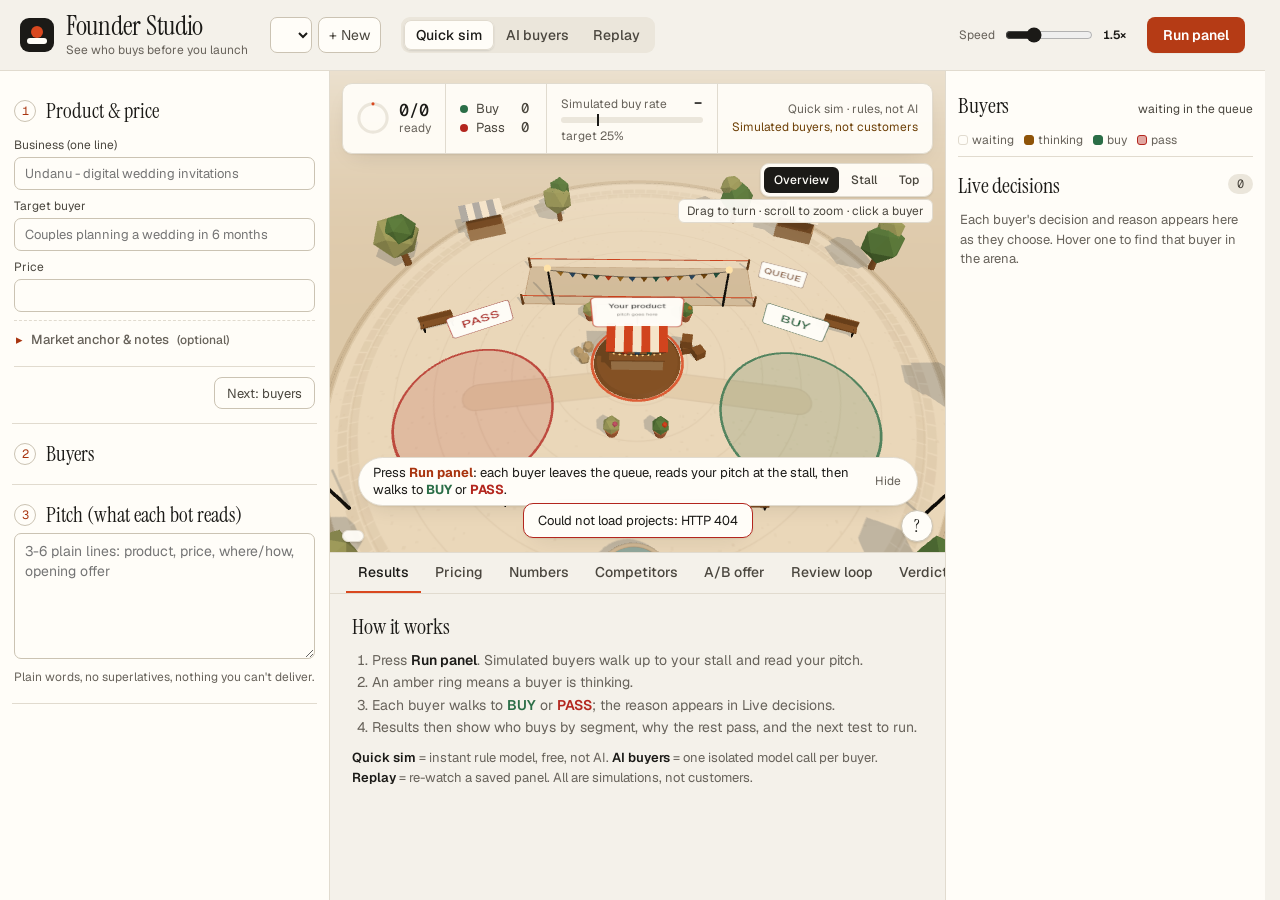
==== commit 5b4f3d4e: "v2-r11: richer plaza scene (stone curb, paver band, fountain, neighbour stalls, string lights, crate" ====
--- a/index.html
+++ b/index.html
@@ -30,7 +30,7 @@
       <button data-mode="replay" class="seg" title="Replay a panel already saved in this project.">Replay</button>
     </div>
     <div class="run">
-      <label class="speed" title="How fast buyers walk in the arena. Does not change results.">Speed <input id="speed" type="range" min="0.5" max="4" step="0.5" value="1.5"></label>
+      <label class="speed" title="How fast buyers walk in the arena. Does not change results.">Speed <input id="speed" type="range" min="0.5" max="4" step="0.5" value="1.5" aria-describedby="speedVal"><output id="speedVal" class="speed-val" for="speed">1.5×</output></label>
       <button id="skipBtn" class="ghost" hidden title="Finish this run instantly and show the results">Skip<span class="long"> to results</span></button>
       <button id="runBtn" class="primary">Run panel</button>
     </div>
@@ -118,7 +118,7 @@
           </div>
         </div>
         <div id="ticker" class="ticker" aria-live="polite" hidden></div>
-        <div id="miniRoster" class="mini-roster" role="group" hidden aria-label="Every buyer's state. Tap a dot to inspect that buyer."></div>
+        <button id="miniRoster" class="mini-roster" type="button" hidden aria-label="Every buyer's state; open the full list"></button>
         <div id="arenaHint" class="arena-hint" role="note">
           <span>Press <b>Run panel</b>: each buyer leaves the queue, reads your pitch at the stall, then walks to <b style="color:var(--buy)">BUY</b> or <b style="color:var(--pass)">PASS</b>.</span>
           <button class="hint-close" id="hintClose" aria-label="Hide this tip">Hide</button>
--- a/styles.css
+++ b/styles.css
@@ -52,6 +52,7 @@
   --scene-awning: #fffdf8;
   --scene-leaf: #5f8a4a;
   --scene-trunk: #8a5a2b;
+  --scene-stone: #d9cdb8;
   --scene-label-bg: rgba(255, 253, 248, 0.97);
   --scene-label-fg: #1b1a17;
   --scene-label-sub: #67625a;
@@ -921,71 +922,5 @@
    arena's ResizeObserver and the scrollbar toggle each other every frame. */
 html { scrollbar-gutter: stable; }
 
-/* Round v2-r7 */
-/* Thinking reads as a pulsing amber dot, not a trailing ellipsis that looked like a truncated name. */
-.bot-label[data-state="thinking"]::after { content: none; }
-.bot-label[data-state="thinking"]::before {
-  content: ""; display: inline-block; width: 7px; height: 7px; margin-right: 6px; border-radius: 50%;
-  background: var(--think); vertical-align: 1px; animation: think-pulse 1.1s ease-in-out infinite;
-}
-@keyframes think-pulse { 50% { opacity: 0.35; transform: scale(0.8); } }
-@media (prefers-reduced-motion: reduce) { .bot-label[data-state="thinking"]::before { animation: none; } }
-
-/* "How it works" as a compact four-step strip, so it no longer pushes the page down. */
-@media (min-width: 761px) {
-  .empty.how ol {
-    display: grid; grid-template-columns: repeat(4, minmax(0, 1fr)); gap: 12px;
-    list-style: none; padding: 0; margin: 10px 0 12px; counter-reset: how;
-  }
-  .empty.how li {
-    counter-increment: how; padding: 10px 12px; border: 1px solid var(--line); border-radius: 10px;
-    background: var(--panel); font-size: 13px; line-height: 1.45;
-  }
-  .empty.how li::before {
-    content: counter(how); display: block; margin-bottom: 4px;
-    font-family: var(--font-mono); font-size: 12px; color: var(--muted);
-  }
-}
-
-/* Next test: paper card with one accent rule instead of a tinted fill. */
-.next-test { background: var(--panel); border: 1px solid var(--line); border-left: 3px solid var(--accent); }
-
-/* Counts read as figures. */
-.hud strong, .roster-sum, .mini-roster .mini-text, .pill { font-variant-numeric: tabular-nums; }
-
-/* Round v2-r8 */
-/* Walking is its own state: a dashed accent outline between waiting and thinking. */
-.rchip[data-state="walk"] { border-style: dashed; border-color: var(--accent); color: var(--text); }
-
-/* Desktop shows only the newest decision; phones list the two before it. */
-.ticker-earlier { display: none; }
-
-@media (max-width: 760px) {
-  .arena .mini-roster:not([hidden]) { flex-direction: column; align-items: stretch; gap: 8px; cursor: default; }
-  .mini-roster .mini-dots { gap: 4px; }
-  .mini-roster .mini-dot {
-    width: 18px; height: 18px; min-height: 0; padding: 0; border-radius: 5px;
-    border: 1px solid var(--line-strong); background: transparent; cursor: pointer;
-  }
-  .mini-roster .mini-dot.selected { outline: 2px solid var(--accent); outline-offset: 1px; }
-  .mini-roster [data-state="walk"] { border: 1.5px dashed var(--accent); background: transparent; }
-  .mini-roster [data-state="think"] { background: var(--think); border-color: var(--think); }
-  .mini-roster [data-state="buy"] { background: var(--buy); border-color: var(--buy); }
-  .mini-roster [data-state="pass"] { background: color-mix(in srgb, var(--pass) 40%, var(--panel)); border-color: var(--pass); }
-  .mini-roster .mini-foot { display: flex; align-items: center; gap: 8px; }
-  .mini-roster .mini-text { flex: 1 1 auto; display: flex; flex-wrap: wrap; gap: 4px 12px; }
-  .mini-roster .mini-key { display: inline-flex; align-items: center; gap: 5px; white-space: nowrap; }
-  .mini-roster .mini-key i { width: 9px; height: 9px; border-radius: 3px; border: 1px solid var(--line-strong); }
-  .mini-roster .mini-all { flex: 0 0 auto; min-height: 36px; padding: 6px 10px; font-size: 12px; }
-
-  .ticker { flex-wrap: wrap; }
-  .ticker-earlier {
-    display: block; flex: 1 1 100%; list-style: none; margin: 2px 0 0; padding: 6px 0 0;
-    border-top: 1px solid var(--line); color: var(--muted); font-size: 12px;
-  }
-  .ticker-earlier li { display: flex; align-items: baseline; gap: 8px; line-height: 1.45; }
-  .ticker-earlier li .dot { flex: 0 0 auto; width: 7px; height: 7px; }
-  .ticker-earlier li { min-width: 0; }
-  .ticker-earlier li span:not(.dot) { flex: 1 1 auto; min-width: 0; overflow: hidden; text-overflow: ellipsis; white-space: nowrap; }
-  .ticker-earlier b { font-weight: 600; }
-}
+/* v2-r11: speed readout next to the slider */
+.speed-val { min-width: 30px; font-variant-numeric: tabular-nums; color: var(--ink); font-weight: 600; }
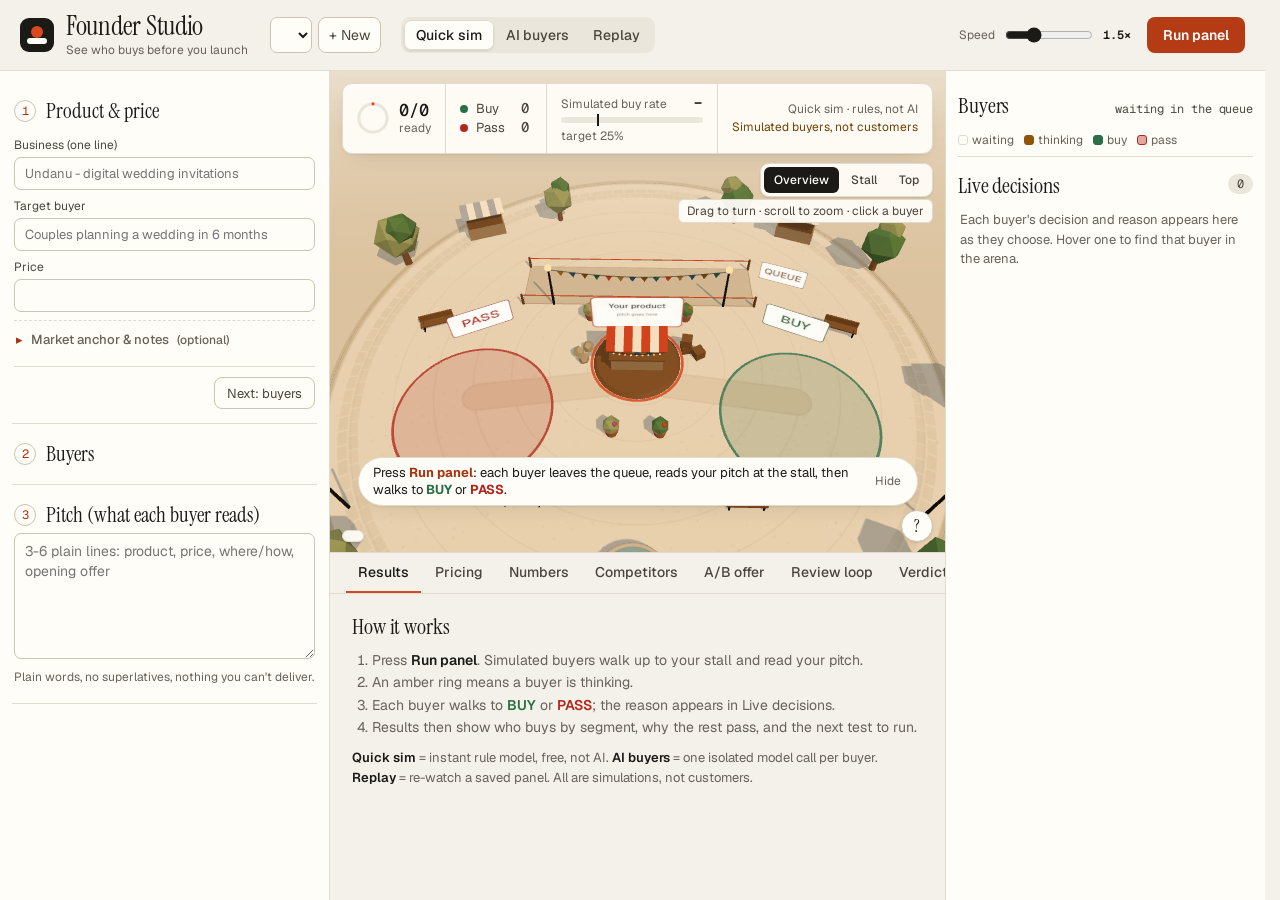
==== commit a5d23891: "v2-r12: stronger key light against the fill for real shadows, zone piles sized to one zone's share, " ====
--- a/index.html
+++ b/index.html
@@ -75,7 +75,7 @@
       </details>
 
       <details id="pitchSection" open>
-        <summary><span class="step">3</span> Pitch (what each bot reads) <span id="pitchSummary" class="sum-note"></span></summary>
+        <summary><span class="step">3</span> Pitch (what each buyer reads) <span id="pitchSummary" class="sum-note"></span></summary>
         <textarea id="pitch" rows="8" placeholder="3-6 plain lines: product, price, where/how, opening offer"></textarea>
         <p class="hint">Plain words, no superlatives, nothing you can't deliver.</p>
       </details>
@@ -92,7 +92,7 @@
         <label>Model<input id="model" placeholder="gpt-4o-mini · llama3.1 · claude-sonnet-4-5"></label>
         <label>API key<input id="apiKey" type="password" placeholder="kept in this tab only; or set OPENAI_API_KEY / ANTHROPIC_API_KEY"></label>
         <label>Buyers in parallel<input id="concurrency" type="number" min="1" max="10" value="4"></label>
-        <p class="hint">Every bot gets its own isolated call with the skill's brief: no bot sees another's answer.</p>
+        <p class="hint">Every buyer gets its own isolated call with the skill's brief: no buyer sees another's answer.</p>
       </details>
     </aside>
 
@@ -155,7 +155,7 @@
           </ol>
           <p class="modes-note"><b>Quick sim</b> = instant rule model, free, not AI. <b>AI buyers</b> = one isolated model call per buyer. <b>Replay</b> = re-watch a saved panel. All are simulations, not customers.</p>
         </div></section>
-        <section id="tab-pricing" class="panel"><p class="empty">Price answers appear here as bots decide (live preview), then the skill's van_westendorp.py result.</p></section>
+        <section id="tab-pricing" class="panel"><p class="empty">Price answers appear here as buyers decide (live preview), then the skill's van_westendorp.py result.</p></section>
         <section id="tab-numbers" class="panel"></section>
         <section id="tab-competitors" class="panel"></section>
         <section id="tab-ab" class="panel">
@@ -173,7 +173,7 @@
           <div class="review-head">
             <div>
               <h3>Review loop</h3>
-              <p class="hint">Five reviewer bots apply the board lenses to your pitch and the last run. An editor applies their fixes, the same buyers judge the new version, and the loop keeps a version only when more of them buy. Your pitch is only replaced if you press <b>Use as my pitch</b>.</p>
+              <p class="hint">Five reviewers apply the board lenses to your pitch and the last run. An editor applies their fixes, the same buyers judge the new version, and the loop keeps a version only when more of them buy. Your pitch is only replaced if you press <b>Use as my pitch</b>.</p>
             </div>
             <div class="review-controls">
               <label>Rounds<input id="loopRounds" type="number" min="1" max="6" step="1" value="3"></label>
--- a/styles.css
+++ b/styles.css
@@ -924,3 +924,6 @@
 
 /* v2-r11: speed readout next to the slider */
 .speed-val { min-width: 30px; font-variant-numeric: tabular-nums; color: var(--ink); font-weight: 600; }
+
+/* v2-r12: stat numerals in the mono face (Cairn style) */
+.hud-cell strong, .roster-sum, .speed-val, .mini-roster .mini-text { font-family: var(--font-mono); letter-spacing: -0.01em; }
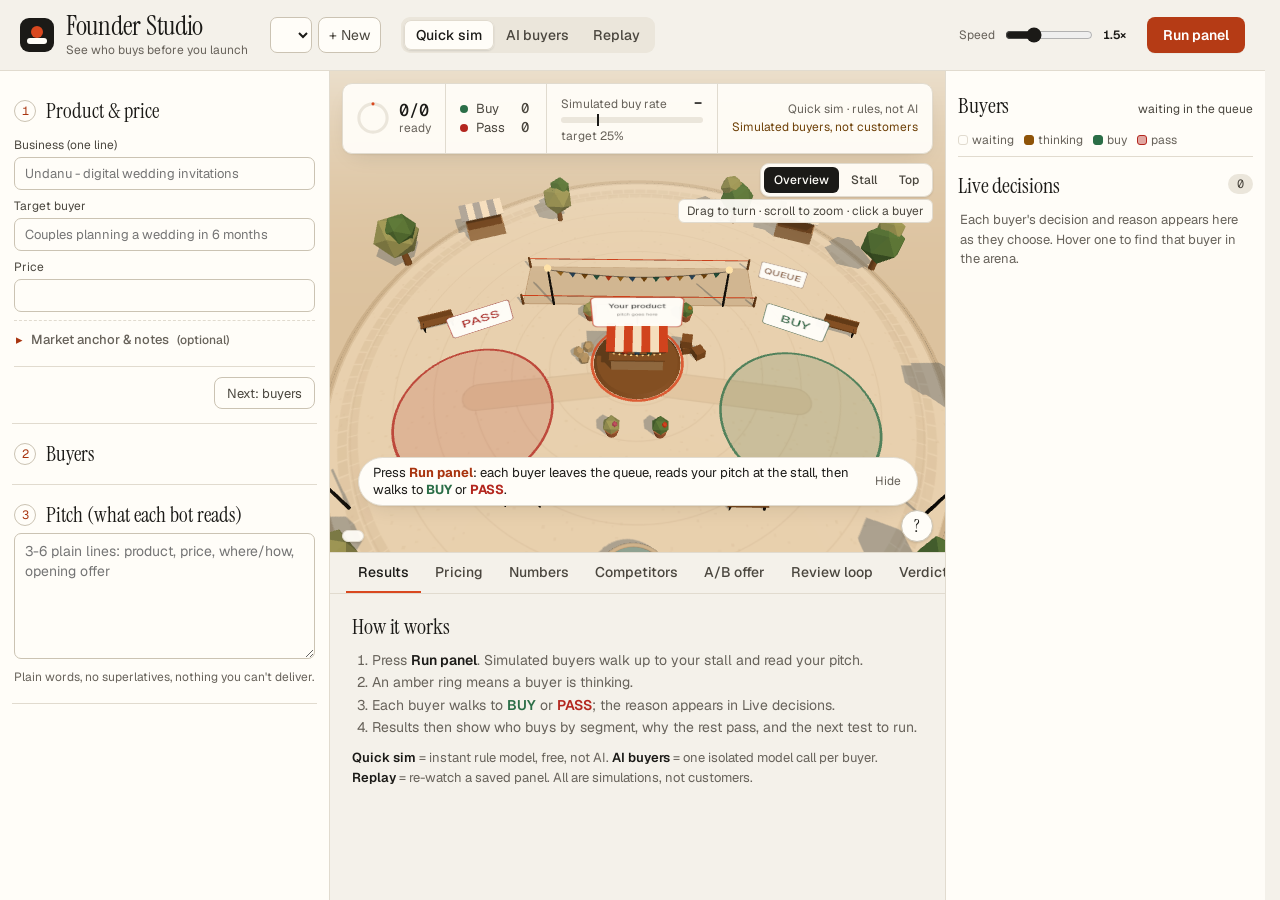
==== commit 9373a770: "v2-r13: phone decision list opens as a bottom sheet under the square (All buyers / strip tap), Close" ====
--- a/index.html
+++ b/index.html
@@ -75,7 +75,7 @@
       </details>
 
       <details id="pitchSection" open>
-        <summary><span class="step">3</span> Pitch (what each buyer reads) <span id="pitchSummary" class="sum-note"></span></summary>
+        <summary><span class="step">3</span> Pitch (what each bot reads) <span id="pitchSummary" class="sum-note"></span></summary>
         <textarea id="pitch" rows="8" placeholder="3-6 plain lines: product, price, where/how, opening offer"></textarea>
         <p class="hint">Plain words, no superlatives, nothing you can't deliver.</p>
       </details>
@@ -92,7 +92,7 @@
         <label>Model<input id="model" placeholder="gpt-4o-mini · llama3.1 · claude-sonnet-4-5"></label>
         <label>API key<input id="apiKey" type="password" placeholder="kept in this tab only; or set OPENAI_API_KEY / ANTHROPIC_API_KEY"></label>
         <label>Buyers in parallel<input id="concurrency" type="number" min="1" max="10" value="4"></label>
-        <p class="hint">Every buyer gets its own isolated call with the skill's brief: no buyer sees another's answer.</p>
+        <p class="hint">Every bot gets its own isolated call with the skill's brief: no bot sees another's answer.</p>
       </details>
     </aside>
 
@@ -155,7 +155,7 @@
           </ol>
           <p class="modes-note"><b>Quick sim</b> = instant rule model, free, not AI. <b>AI buyers</b> = one isolated model call per buyer. <b>Replay</b> = re-watch a saved panel. All are simulations, not customers.</p>
         </div></section>
-        <section id="tab-pricing" class="panel"><p class="empty">Price answers appear here as buyers decide (live preview), then the skill's van_westendorp.py result.</p></section>
+        <section id="tab-pricing" class="panel"><p class="empty">Price answers appear here as bots decide (live preview), then the skill's van_westendorp.py result.</p></section>
         <section id="tab-numbers" class="panel"></section>
         <section id="tab-competitors" class="panel"></section>
         <section id="tab-ab" class="panel">
@@ -173,7 +173,7 @@
           <div class="review-head">
             <div>
               <h3>Review loop</h3>
-              <p class="hint">Five reviewers apply the board lenses to your pitch and the last run. An editor applies their fixes, the same buyers judge the new version, and the loop keeps a version only when more of them buy. Your pitch is only replaced if you press <b>Use as my pitch</b>.</p>
+              <p class="hint">Five reviewer bots apply the board lenses to your pitch and the last run. An editor applies their fixes, the same buyers judge the new version, and the loop keeps a version only when more of them buy. Your pitch is only replaced if you press <b>Use as my pitch</b>.</p>
             </div>
             <div class="review-controls">
               <label>Rounds<input id="loopRounds" type="number" min="1" max="6" step="1" value="3"></label>
@@ -205,7 +205,7 @@
       <div class="roster-head"><h2>Buyers</h2><span id="rosterSummary" class="roster-sum">waiting in the queue</span></div>
       <div id="roster" class="roster" aria-label="Every buyer and their state"></div>
       <div class="roster-key" aria-hidden="true"><span class="k wait"></span>waiting <span class="k think"></span>thinking <span class="k buy"></span>buy <span class="k pass"></span>pass</div>
-      <div class="feed-head"><h2>Live decisions</h2><span id="feedCount" class="pill">0</span></div>
+      <div class="feed-head"><h2>Live decisions</h2><span id="feedCount" class="pill">0</span><button id="sheetClose" class="ghost sheet-close" type="button" aria-label="Close the decision list">Close</button></div>
       <ol id="feedList" class="feed-list"></ol>
       <p class="empty feed-empty">Each buyer's decision and reason appears here as they choose. Hover one to find that buyer in the arena.</p>
       <div id="botCard" class="bot-card" hidden></div>
--- a/styles.css
+++ b/styles.css
@@ -925,5 +925,20 @@
 /* v2-r11: speed readout next to the slider */
 .speed-val { min-width: 30px; font-variant-numeric: tabular-nums; color: var(--ink); font-weight: 600; }
 
-/* v2-r12: stat numerals in the mono face (Cairn style) */
-.hud-cell strong, .roster-sum, .speed-val, .mini-roster .mini-text { font-family: var(--font-mono); letter-spacing: -0.01em; }
+/* v2-r13: phone decision list as a bottom sheet over the lower screen */
+.sheet-close { display: none; margin-left: auto; min-height: 32px; padding: 4px 12px; }
+@media (max-width: 760px) {
+  .feed.sheet-open {
+    position: fixed; left: 0; right: 0; bottom: 0; z-index: 60;
+    max-height: 40vh; border-radius: 16px 16px 0 0; border: 1px solid var(--line);
+    background: var(--panel); box-shadow: 0 -10px 30px var(--shadow);
+    padding: 12px 14px calc(14px + env(safe-area-inset-bottom));
+    animation: sheet-in 180ms ease-out;
+  }
+  .feed.sheet-open .sheet-close { display: inline-flex; align-items: center; }
+  .feed.sheet-open .roster-head, .feed.sheet-open .roster, .feed.sheet-open .roster-key { display: none; }
+  .feed.sheet-open .feed-head { display: flex; align-items: center; gap: 8px; }
+  body.sheet-lock { overflow: hidden; }
+}
+@keyframes sheet-in { from { transform: translateY(24px); opacity: 0; } to { transform: none; opacity: 1; } }
+@media (prefers-reduced-motion: reduce) { .feed.sheet-open { animation: none; } }
